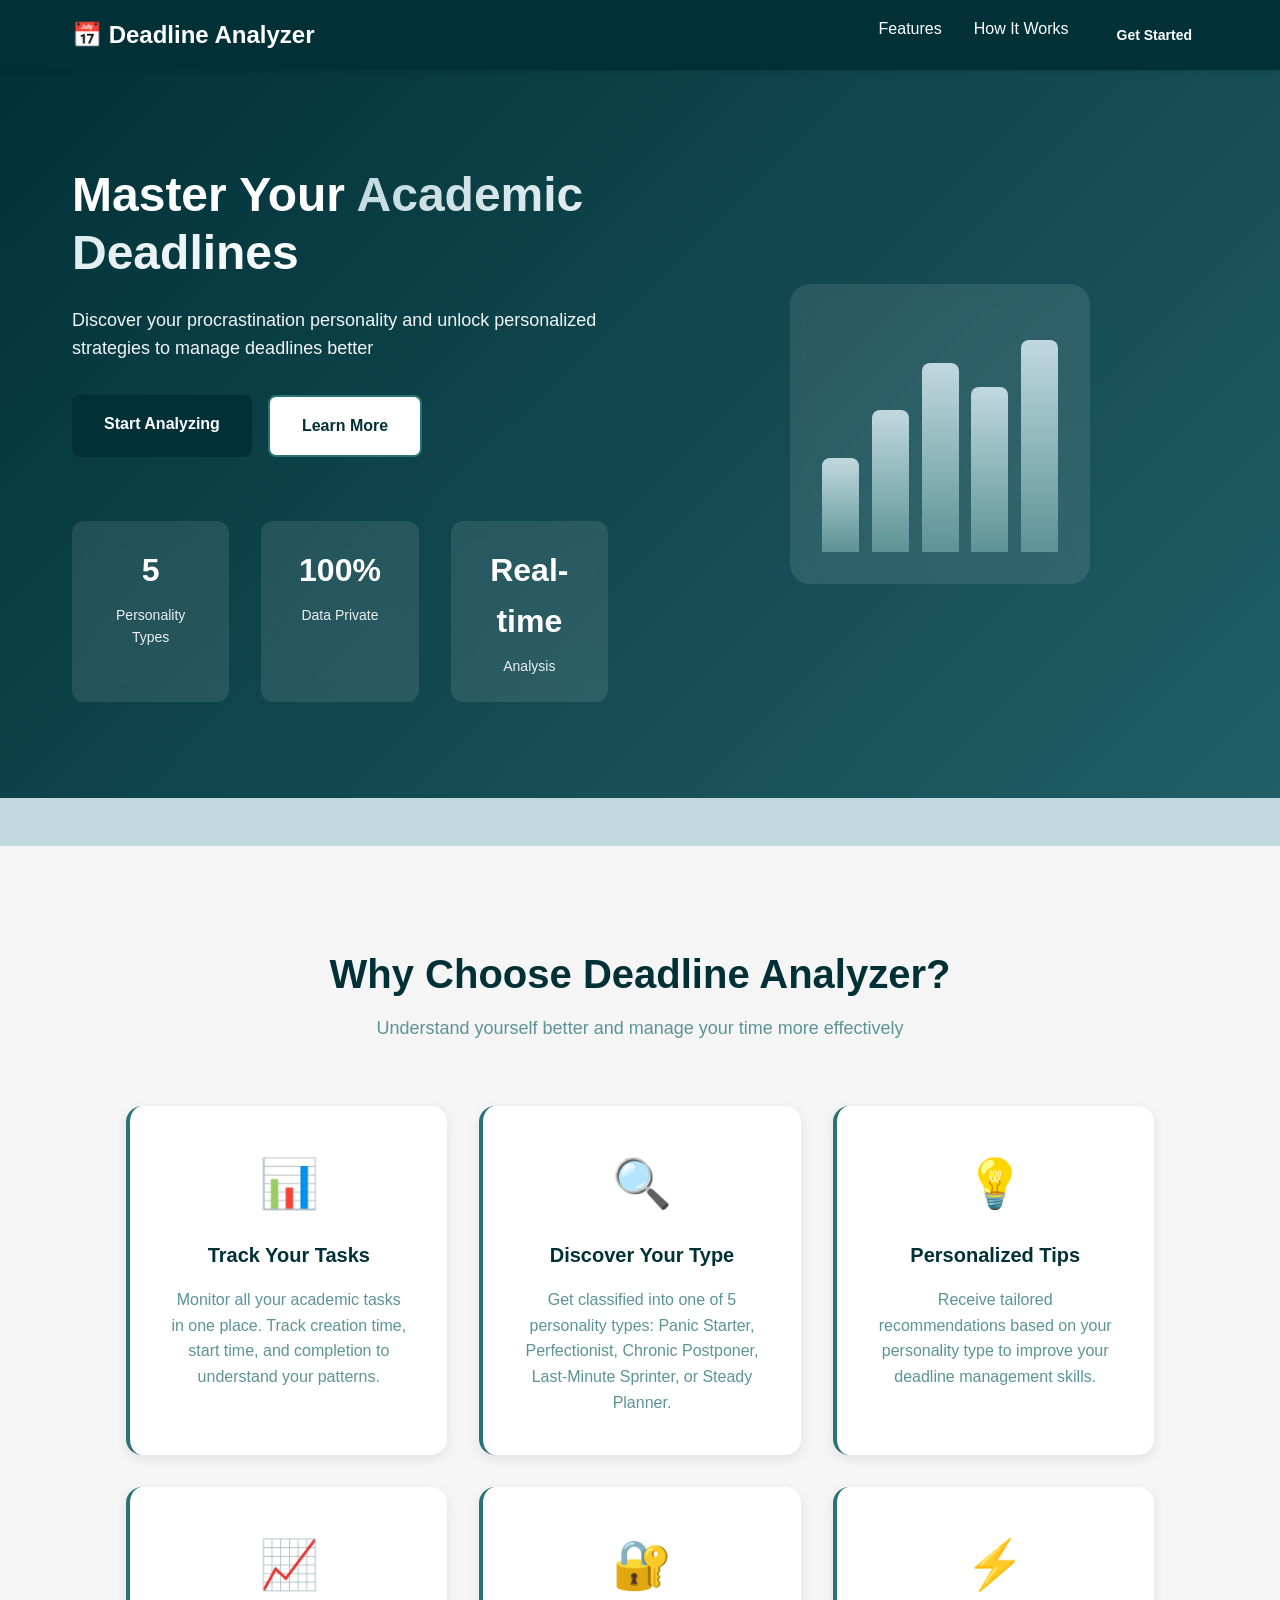
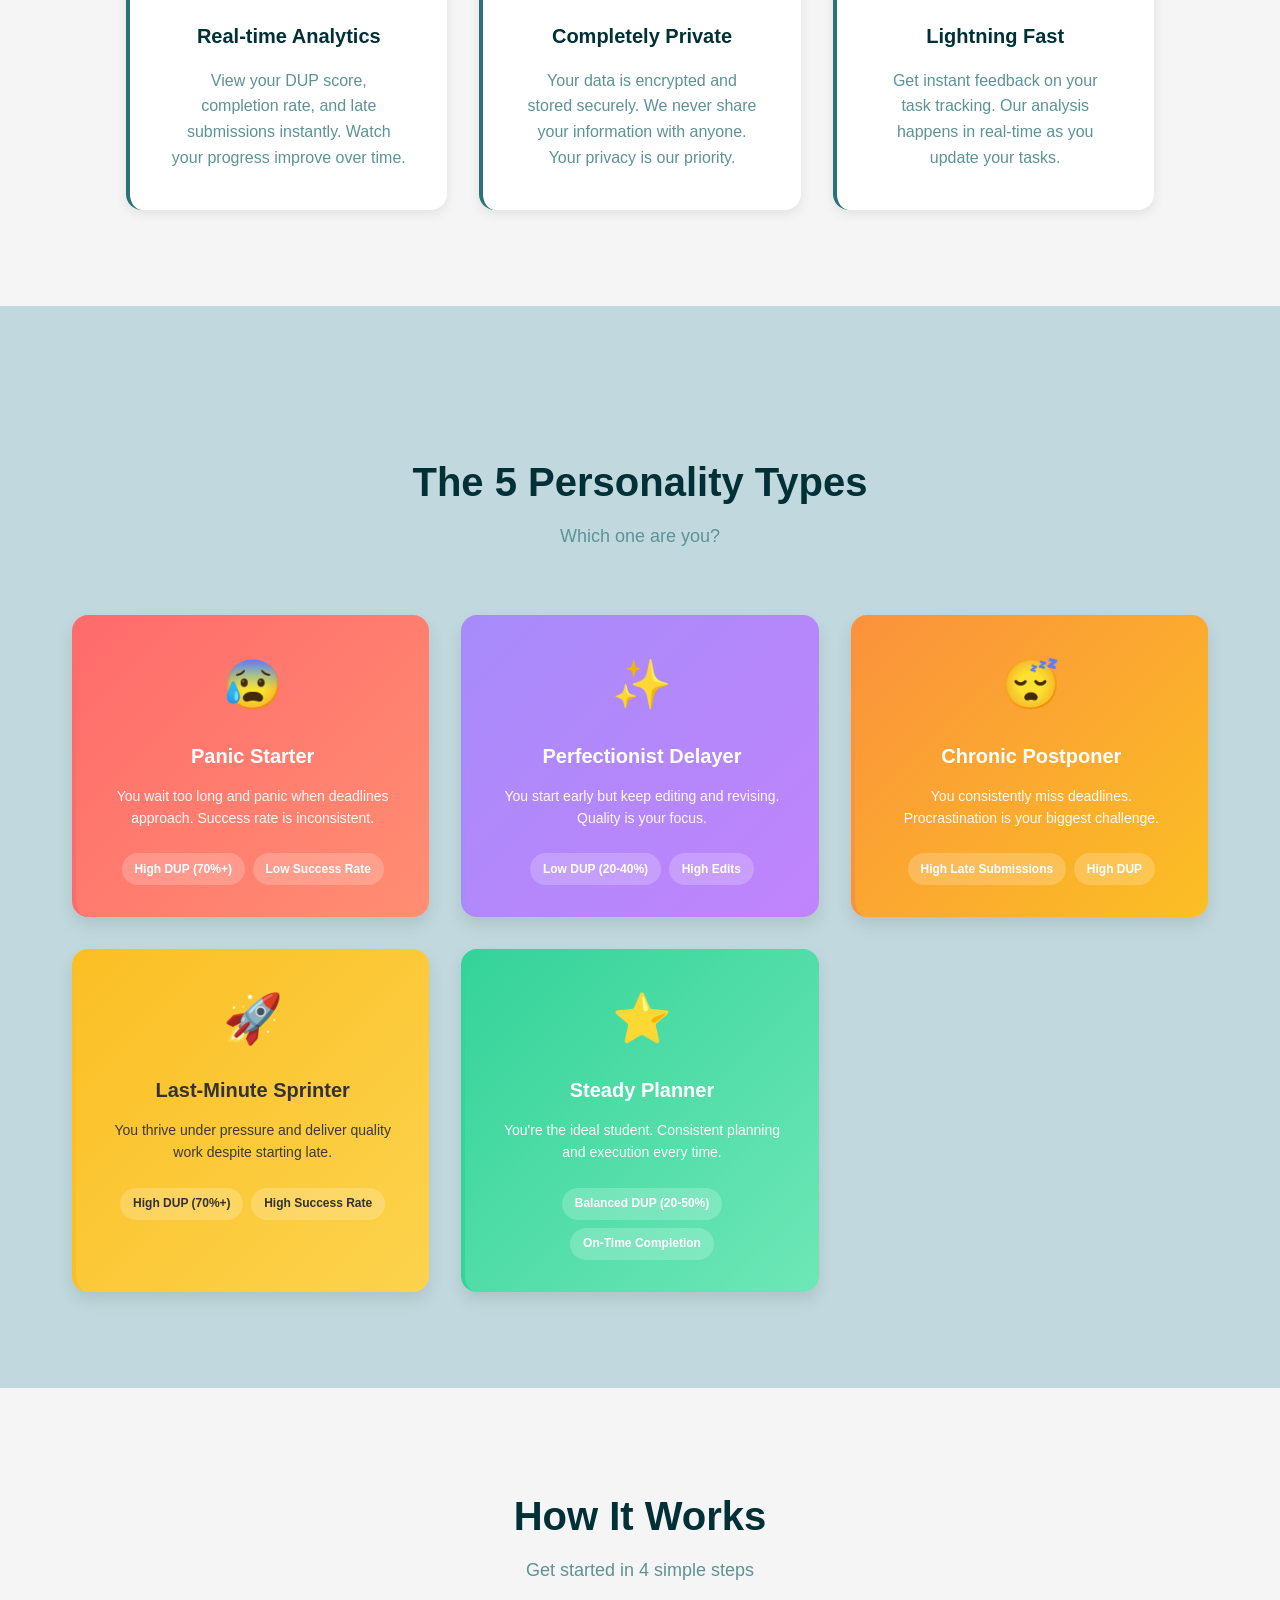
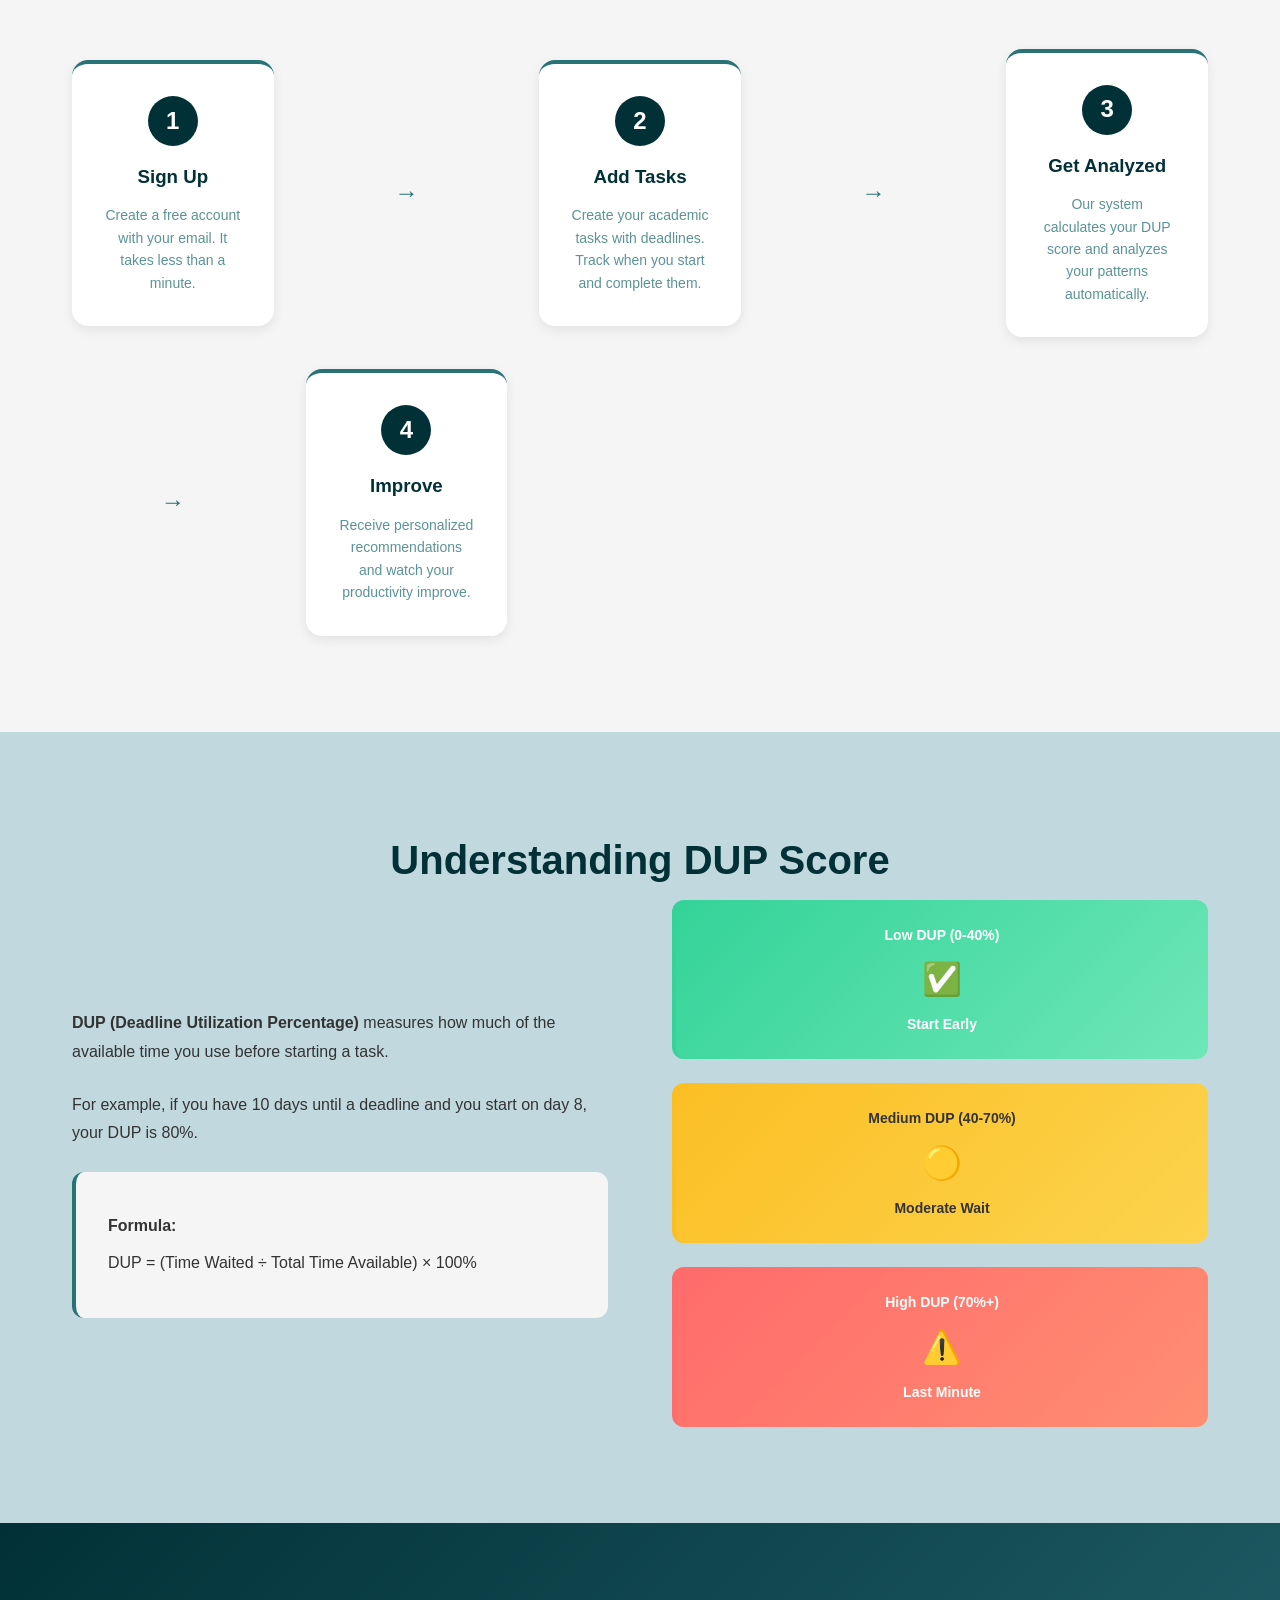
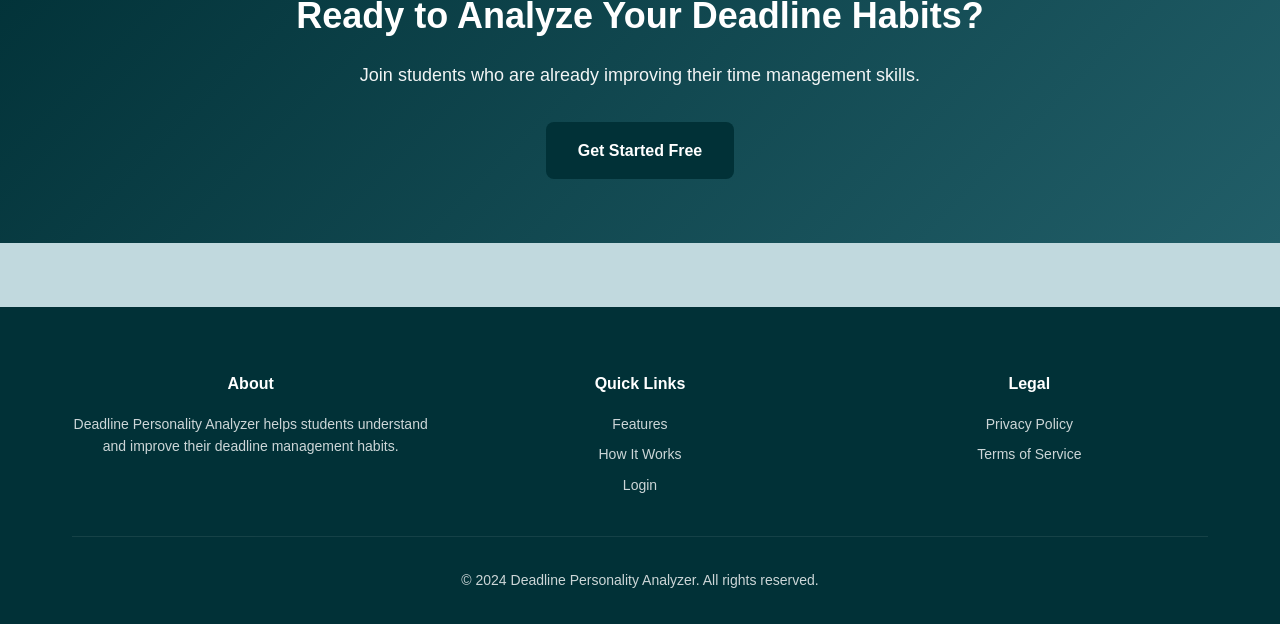
==== src/main/resources/static/index.html @ b52c3539 "added landing page and corrected file directory" ====
<!DOCTYPE html>
<html lang="en">
<head>
    <meta charset="UTF-8">
    <meta name="viewport" content="width=device-width, initial-scale=1.0">
    <title>Deadline Personality Analyzer - Master Your Deadlines</title>
    <link rel="stylesheet" href="css/colors.css">
    <link rel="stylesheet" href="css/style.css">
    <link rel="stylesheet" href="css/landing.css">
</head>
<body>
<!-- Navigation -->
<nav class="navbar">
    <div class="container">
        <div class="logo">
            <span class="logo-icon">📅</span>
            <span class="logo-text">Deadline Analyzer</span>
        </div>
        <ul class="nav-links">
            <li><a href="#features">Features</a></li>
            <li><a href="#how-it-works">How It Works</a></li>
            <li><a href="login.html" class="btn btn-primary-small">Get Started</a></li>
        </ul>
    </div>
</nav>

<!-- Hero Section -->
<section class="hero">
    <div class="container">
        <div class="hero-content">
            <h1 class="hero-title">
                Master Your <span class="gradient-text">Academic Deadlines</span>
            </h1>
            <p class="hero-subtitle">
                Discover your procrastination personality and unlock personalized strategies to manage deadlines better
            </p>
            <div class="hero-buttons">
                <a href="login.html" class="btn btn-primary btn-large">Start Analyzing</a>
                <a href="#how-it-works" class="btn btn-secondary btn-large">Learn More</a>
            </div>
            <div class="hero-stats">
                <div class="stat">
                    <div class="stat-number">5</div>
                    <div class="stat-label">Personality Types</div>
                </div>
                <div class="stat">
                    <div class="stat-number">100%</div>
                    <div class="stat-label">Data Private</div>
                </div>
                <div class="stat">
                    <div class="stat-number">Real-time</div>
                    <div class="stat-label">Analysis</div>
                </div>
            </div>
        </div>
        <div class="hero-image">
            <div class="illustration">
                <div class="chart">
                    <div class="bar bar-1"></div>
                    <div class="bar bar-2"></div>
                    <div class="bar bar-3"></div>
                    <div class="bar bar-4"></div>
                    <div class="bar bar-5"></div>
                </div>
            </div>
        </div>
    </div>
</section>

<!-- Features Section -->
<section id="features" class="features">
    <div class="container">
        <h2 class="section-title">Why Choose Deadline Analyzer?</h2>
        <p class="section-subtitle">Understand yourself better and manage your time more effectively</p>

        <div class="features-grid">
            <div class="feature-card">
                <div class="feature-icon">📊</div>
                <h3>Track Your Tasks</h3>
                <p>Monitor all your academic tasks in one place. Track creation time, start time, and completion to understand your patterns.</p>
            </div>

            <div class="feature-card">
                <div class="feature-icon">🔍</div>
                <h3>Discover Your Type</h3>
                <p>Get classified into one of 5 personality types: Panic Starter, Perfectionist, Chronic Postponer, Last-Minute Sprinter, or Steady Planner.</p>
            </div>

            <div class="feature-card">
                <div class="feature-icon">💡</div>
                <h3>Personalized Tips</h3>
                <p>Receive tailored recommendations based on your personality type to improve your deadline management skills.</p>
            </div>

            <div class="feature-card">
                <div class="feature-icon">📈</div>
                <h3>Real-time Analytics</h3>
                <p>View your DUP score, completion rate, and late submissions instantly. Watch your progress improve over time.</p>
            </div>

            <div class="feature-card">
                <div class="feature-icon">🔐</div>
                <h3>Completely Private</h3>
                <p>Your data is encrypted and stored securely. We never share your information with anyone. Your privacy is our priority.</p>
            </div>

            <div class="feature-card">
                <div class="feature-icon">⚡</div>
                <h3>Lightning Fast</h3>
                <p>Get instant feedback on your task tracking. Our analysis happens in real-time as you update your tasks.</p>
            </div>
        </div>
    </div>
</section>

<!-- Personality Types Section -->
<section id="personalities" class="personalities">
    <div class="container">
        <h2 class="section-title">The 5 Personality Types</h2>
        <p class="section-subtitle">Which one are you?</p>

        <div class="personalities-grid">
            <div class="personality-card panic-starter">
                <div class="personality-emoji">😰</div>
                <h3>Panic Starter</h3>
                <p>You wait too long and panic when deadlines approach. Success rate is inconsistent.</p>
                <div class="personality-traits">
                    <span class="trait">High DUP (70%+)</span>
                    <span class="trait">Low Success Rate</span>
                </div>
            </div>

            <div class="personality-card perfectionist">
                <div class="personality-emoji">✨</div>
                <h3>Perfectionist Delayer</h3>
                <p>You start early but keep editing and revising. Quality is your focus.</p>
                <div class="personality-traits">
                    <span class="trait">Low DUP (20-40%)</span>
                    <span class="trait">High Edits</span>
                </div>
            </div>

            <div class="personality-card chronic">
                <div class="personality-emoji">😴</div>
                <h3>Chronic Postponer</h3>
                <p>You consistently miss deadlines. Procrastination is your biggest challenge.</p>
                <div class="personality-traits">
                    <span class="trait">High Late Submissions</span>
                    <span class="trait">High DUP</span>
                </div>
            </div>

            <div class="personality-card last-minute">
                <div class="personality-emoji">🚀</div>
                <h3>Last-Minute Sprinter</h3>
                <p>You thrive under pressure and deliver quality work despite starting late.</p>
                <div class="personality-traits">
                    <span class="trait">High DUP (70%+)</span>
                    <span class="trait">High Success Rate</span>
                </div>
            </div>

            <div class="personality-card steady">
                <div class="personality-emoji">⭐</div>
                <h3>Steady Planner</h3>
                <p>You're the ideal student. Consistent planning and execution every time.</p>
                <div class="personality-traits">
                    <span class="trait">Balanced DUP (20-50%)</span>
                    <span class="trait">On-Time Completion</span>
                </div>
            </div>
        </div>
    </div>
</section>

<!-- How It Works Section -->
<section id="how-it-works" class="how-it-works">
    <div class="container">
        <h2 class="section-title">How It Works</h2>
        <p class="section-subtitle">Get started in 4 simple steps</p>

        <div class="steps">
            <div class="step">
                <div class="step-number">1</div>
                <h3>Sign Up</h3>
                <p>Create a free account with your email. It takes less than a minute.</p>
            </div>

            <div class="step-arrow">→</div>

            <div class="step">
                <div class="step-number">2</div>
                <h3>Add Tasks</h3>
                <p>Create your academic tasks with deadlines. Track when you start and complete them.</p>
            </div>

            <div class="step-arrow">→</div>

            <div class="step">
                <div class="step-number">3</div>
                <h3>Get Analyzed</h3>
                <p>Our system calculates your DUP score and analyzes your patterns automatically.</p>
            </div>

            <div class="step-arrow">→</div>

            <div class="step">
                <div class="step-number">4</div>
                <h3>Improve</h3>
                <p>Receive personalized recommendations and watch your productivity improve.</p>
            </div>
        </div>
    </div>
</section>

<!-- DUP Explanation Section -->
<section class="dup-section">
    <div class="container">
        <h2 class="section-title">Understanding DUP Score</h2>

        <div class="dup-content">
            <div class="dup-text">
                <p>
                    <strong>DUP (Deadline Utilization Percentage)</strong> measures how much of the available time
                    you use before starting a task.
                </p>
                <p>
                    For example, if you have 10 days until a deadline and you start on day 8,
                    your DUP is 80%.
                </p>
                <div class="dup-formula">
                    <p><strong>Formula:</strong></p>
                    <p>DUP = (Time Waited ÷ Total Time Available) × 100%</p>
                </div>
            </div>

            <div class="dup-visual">
                <div class="dup-scale">
                    <div class="scale-item low">
                        <span class="label">Low DUP (0-40%)</span>
                        <span class="emoji">✅</span>
                        <p>Start Early</p>
                    </div>
                    <div class="scale-item medium">
                        <span class="label">Medium DUP (40-70%)</span>
                        <span class="emoji">🟡</span>
                        <p>Moderate Wait</p>
                    </div>
                    <div class="scale-item high">
                        <span class="label">High DUP (70%+)</span>
                        <span class="emoji">⚠️</span>
                        <p>Last Minute</p>
                    </div>
                </div>
            </div>
        </div>
    </div>
</section>

<!-- CTA Section -->
<section class="cta">
    <div class="container">
        <h2>Ready to Analyze Your Deadline Habits?</h2>
        <p>Join students who are already improving their time management skills.</p>
        <a href="login.html" class="btn btn-primary btn-large">Get Started Free</a>
    </div>
</section>

<!-- Footer -->
<footer class="footer">
    <div class="container">
        <div class="footer-content">
            <div class="footer-section">
                <h4>About</h4>
                <p>Deadline Personality Analyzer helps students understand and improve their deadline management habits.</p>
            </div>
            <div class="footer-section">
                <h4>Quick Links</h4>
                <ul>
                    <li><a href="#features">Features</a></li>
                    <li><a href="#how-it-works">How It Works</a></li>
                    <li><a href="login.html">Login</a></li>
                </ul>
            </div>
            <div class="footer-section">
                <h4>Legal</h4>
                <ul>
                    <li><a href="#">Privacy Policy</a></li>
                    <li><a href="#">Terms of Service</a></li>
                </ul>
            </div>
        </div>
        <div class="footer-bottom">
            <p>&copy; 2024 Deadline Personality Analyzer. All rights reserved.</p>
        </div>
    </div>
</footer>

<script src="js/app.js"></script>
</body>
</html>
---- src/main/resources/static/css/colors.css ----
:root {
    --midnight-teal: #013137;
    --ocean-teal: #215E68;
    --dusty-turquoise: #297376;
    --soft-seafoam: #5C9396;
    --pale-ice-blue: #C1D9DE;
    --white: #FFFFFF;
    --dark-gray: #333333;
    --light-gray: #F5F5F5;
    --error-red: #E53935;
    --success-green: #43A047;
}
---- src/main/resources/static/css/style.css ----
* {
    margin: 0;
    padding: 0;
    box-sizing: border-box;
}

body {
    font-family: -apple-system, BlinkMacSystemFont, 'Segoe UI', 'Roboto', sans-serif;
    background-color: var(--pale-ice-blue);
    color: var(--dark-gray);
    line-height: 1.6;
}

/* Navbar */
.navbar {
    background-color: var(--midnight-teal);
    padding: 1rem 0;
    color: white;
    position: sticky;
    top: 0;
    z-index: 100;
    box-shadow: 0 2px 4px rgba(0, 0, 0, 0.1);
}

.navbar .container {
    max-width: 1200px;
    margin: 0 auto;
    padding: 0 2rem;
    display: flex;
    justify-content: space-between;
    align-items: center;
}

.navbar .logo {
    font-size: 24px;
    font-weight: bold;
}

.nav-links {
    list-style: none;
    display: flex;
    gap: 2rem;
}

.nav-links a {
    color: white;
    text-decoration: none;
    transition: color 0.3s;
}

.nav-links a:hover {
    color: var(--pale-ice-blue);
}

/* Container */
.container {
    max-width: 1200px;
    margin: 0 auto;
    padding: 0 2rem;
}

/* Main */
main {
    min-height: calc(100vh - 200px);
    padding: 2rem 0;
}

/* Landing Page */
.landing {
    text-align: center;
    padding: 4rem 2rem;
}

.landing h1 {
    font-size: 48px;
    color: var(--midnight-teal);
    margin-bottom: 1rem;
}

.landing .subtitle {
    font-size: 18px;
    color: var(--ocean-teal);
    margin-bottom: 2rem;
}

.features {
    display: grid;
    grid-template-columns: repeat(auto-fit, minmax(250px, 1fr));
    gap: 2rem;
    margin: 3rem 0;
}

.feature-card {
    background: white;
    border-left: 4px solid var(--dusty-turquoise);
    padding: 2rem;
    border-radius: 8px;
    box-shadow: 0 2px 8px rgba(0, 0, 0, 0.1);
    transition: transform 0.3s;
}

.feature-card:hover {
    transform: translateY(-4px);
}

.feature-card h3 {
    color: var(--midnight-teal);
    margin-bottom: 1rem;
}

/* Buttons */
.btn {
    display: inline-block;
    padding: 12px 24px;
    border: none;
    border-radius: 8px;
    font-size: 16px;
    font-weight: 600;
    cursor: pointer;
    transition: all 0.3s;
    text-decoration: none;
}

.btn-primary {
    background-color: var(--midnight-teal);
    color: white;
}

.btn-primary:hover {
    background-color: var(--ocean-teal);
    transform: translateY(-2px);
    box-shadow: 0 4px 12px rgba(1, 49, 55, 0.3);
}

.btn-secondary {
    background-color: white;
    color: var(--midnight-teal);
    border: 2px solid var(--dusty-turquoise);
}

.btn-secondary:hover {
    background-color: var(--pale-ice-blue);
}

/* Forms */
.form-group {
    margin-bottom: 1.5rem;
}

.form-group label {
    display: block;
    margin-bottom: 0.5rem;
    font-weight: 600;
    color: var(--midnight-teal);
}

.form-group input,
.form-group textarea {
    width: 100%;
    padding: 12px;
    border: 2px solid var(--dusty-turquoise);
    border-radius: 8px;
    font-size: 16px;
    font-family: inherit;
    transition: border-color 0.3s;
}

.form-group input:focus,
.form-group textarea:focus {
    outline: none;
    border-color: var(--ocean-teal);
    box-shadow: 0 0 0 3px rgba(33, 94, 104, 0.1);
}

/* Cards */
.card {
    background: white;
    border-left: 4px solid var(--dusty-turquoise);
    padding: 2rem;
    border-radius: 8px;
    box-shadow: 0 2px 8px rgba(0, 0, 0, 0.1);
    margin-bottom: 2rem;
}

/* Dashboard */
.dashboard-grid {
    display: grid;
    grid-template-columns: repeat(auto-fit, minmax(250px, 1fr));
    gap: 2rem;
    margin-bottom: 2rem;
}

.stat-card {
    background: white;
    border-left: 4px solid var(--dusty-turquoise);
    padding: 2rem;
    border-radius: 8px;
    box-shadow: 0 2px 8px rgba(0, 0, 0, 0.1);
}

.stat-card .label {
    color: var(--soft-seafoam);
    font-size: 14px;
    text-transform: uppercase;
    margin-bottom: 0.5rem;
}

.stat-card .value {
    font-size: 32px;
    font-weight: bold;
    color: var(--midnight-teal);
}

/* Personality Badge */
.personality-badge {
    display: inline-block;
    padding: 12px 24px;
    border-radius: 24px;
    font-weight: 600;
    margin: 0.5rem 0;
    font-size: 16px;
}

.personality-panic-starter {
    background-color: #FFE5E5;
    color: #C41C3B;
}

.personality-perfectionist {
    background-color: #F3E5FF;
    color: #6A1B9A;
}

.personality-chronic-postponer {
    background-color: #FFE8D6;
    color: #E65100;
}

.personality-last-minute {
    background-color: #FFF8E1;
    color: #F57F17;
}

.personality-steady-planner {
    background-color: #E8F5E9;
    color: #2E7D32;
}

/* Task List */
.task-list {
    display: flex;
    flex-direction: column;
    gap: 1.5rem;
}

.task-item {
    background: white;
    border-left: 4px solid var(--dusty-turquoise);
    padding: 1.5rem;
    border-radius: 8px;
    box-shadow: 0 2px 8px rgba(0, 0, 0, 0.1);
    transition: transform 0.3s;
}

.task-item:hover {
    transform: translateY(-2px);
}

.task-title {
    font-size: 18px;
    font-weight: 600;
    color: var(--midnight-teal);
    margin-bottom: 0.5rem;
}

.task-meta {
    display: flex;
    gap: 2rem;
    margin-top: 1rem;
    font-size: 14px;
    color: var(--soft-seafoam);
    flex-wrap: wrap;
}

.task-actions {
    display: flex;
    gap: 1rem;
    margin-top: 1rem;
}

/* Auth Page */
.auth-container {
    display: flex;
    justify-content: center;
    align-items: center;
    min-height: calc(100vh - 200px);
}

.auth-form {
    background: white;
    border-left: 4px solid var(--dusty-turquoise);
    padding: 2rem;
    border-radius: 8px;
    box-shadow: 0 2px 8px rgba(0, 0, 0, 0.1);
    width: 100%;
    max-width: 400px;
}

.auth-form h2 {
    color: var(--midnight-teal);
    margin-bottom: 2rem;
    text-align: center;
}

.toggle-text {
    text-align: center;
    margin-top: 1.5rem;
    color: var(--soft-seafoam);
}

.toggle-text a {
    color: var(--ocean-teal);
    text-decoration: none;
    font-weight: 600;
    cursor: pointer;
}

.toggle-text a:hover {
    text-decoration: underline;
}

/* Alerts */
.alert {
    padding: 1rem;
    margin-bottom: 1rem;
    border-radius: 8px;
    border-left: 4px solid;
}

.alert-error {
    background-color: #FFE5E5;
    color: #C41C3B;
    border-left-color: #C41C3B;
}

.alert-success {
    background-color: #E8F5E9;
    color: #2E7D32;
    border-left-color: #2E7D32;
}

.alert-info {
    background-color: #E3F2FD;
    color: #1976D2;
    border-left-color: #1976D2;
}

/* Modal */
.modal {
    position: fixed;
    z-index: 200;
    left: 0;
    top: 0;
    width: 100%;
    height: 100%;
    background-color: rgba(0, 0, 0, 0.4);
    display: flex;
    align-items: center;
    justify-content: center;
}

.modal-content {
    background-color: white;
    padding: 2rem;
    border-radius: 8px;
    width: 90%;
    max-width: 500px;
    position: relative;
}

.close {
    position: absolute;
    right: 20px;
    top: 20px;
    font-size: 28px;
    font-weight: bold;
    cursor: pointer;
    color: var(--soft-seafoam);
}

.close:hover {
    color: var(--midnight-teal);
}

/* Footer */
footer {
    background-color: var(--midnight-teal);
    color: white;
    text-align: center;
    padding: 2rem 0;
    margin-top: 4rem;
}

/* Responsive */
@media (max-width: 768px) {
    .landing h1 {
        font-size: 32px;
    }

    .nav-links {
        gap: 1rem;
    }

    .dashboard-grid,
    .features {
        grid-template-columns: 1fr;
    }

    .stat-card .value {
        font-size: 24px;
    }

    .task-meta {
        flex-direction: column;
        gap: 0.5rem;
    }
}
---- src/main/resources/static/css/landing.css ----
/* Hero Section */
.hero {
    background: linear-gradient(135deg, var(--midnight-teal) 0%, var(--ocean-teal) 100%);
    color: white;
    padding: 6rem 0;
    overflow: hidden;
}

.hero .container {
    display: grid;
    grid-template-columns: 1fr 1fr;
    gap: 4rem;
    align-items: center;
}

.hero-title {
    font-size: 48px;
    font-weight: 900;
    line-height: 1.2;
    margin-bottom: 1.5rem;
}

.gradient-text {
    background: linear-gradient(135deg, var(--pale-ice-blue) 0%, #ffffff 100%);
    -webkit-background-clip: text;
    -webkit-text-fill-color: transparent;
    background-clip: text;
}

.hero-subtitle {
    font-size: 18px;
    line-height: 1.6;
    margin-bottom: 2rem;
    opacity: 0.95;
}

.hero-buttons {
    display: flex;
    gap: 1rem;
    margin-bottom: 4rem;
    flex-wrap: wrap;
}

.btn-large {
    padding: 16px 32px;
    font-size: 16px;
    font-weight: 600;
}

.btn-primary-small {
    padding: 8px 16px;
    font-size: 14px;
    font-weight: 600;
}

.hero-stats {
    display: grid;
    grid-template-columns: repeat(3, 1fr);
    gap: 2rem;
}

.stat {
    background: rgba(255, 255, 255, 0.1);
    padding: 1.5rem;
    border-radius: 12px;
    backdrop-filter: blur(10px);
    text-align: center;
}

.stat-number {
    font-size: 32px;
    font-weight: bold;
    display: block;
    margin-bottom: 0.5rem;
}

.stat-label {
    font-size: 14px;
    opacity: 0.9;
}

/* Illustration */
.hero-image {
    display: flex;
    justify-content: center;
    align-items: center;
}

.illustration {
    width: 300px;
    height: 300px;
    background: rgba(255, 255, 255, 0.1);
    border-radius: 20px;
    padding: 2rem;
    backdrop-filter: blur(10px);
    display: flex;
    align-items: flex-end;
    justify-content: center;
    gap: 0.8rem;
}

.chart {
    display: flex;
    align-items: flex-end;
    gap: 0.8rem;
    height: 100%;
    width: 100%;
}

.bar {
    flex: 1;
    background: linear-gradient(180deg, var(--pale-ice-blue) 0%, var(--soft-seafoam) 100%);
    border-radius: 8px 8px 0 0;
    animation: grow 1.5s ease-out forwards;
}

.bar-1 { height: 40%; animation-delay: 0s; }
.bar-2 { height: 60%; animation-delay: 0.2s; }
.bar-3 { height: 80%; animation-delay: 0.4s; }
.bar-4 { height: 70%; animation-delay: 0.6s; }
.bar-5 { height: 90%; animation-delay: 0.8s; }

@keyframes grow {
    from {
        height: 0;
        opacity: 0;
    }
    to {
        opacity: 1;
    }
}

/* Features Section */
.features {
    padding: 6rem 0;
    background: var(--light-gray);
}

.section-title {
    font-size: 40px;
    font-weight: 900;
    color: var(--midnight-teal);
    text-align: center;
    margin-bottom: 0.5rem;
}

.section-subtitle {
    font-size: 18px;
    color: var(--soft-seafoam);
    text-align: center;
    margin-bottom: 4rem;
}

.features-grid {
    display: grid;
    grid-template-columns: repeat(auto-fit, minmax(300px, 1fr));
    gap: 2rem;
}

.feature-card {
    background: white;
    padding: 2.5rem;
    border-radius: 16px;
    border-left: 4px solid var(--dusty-turquoise);
    box-shadow: 0 4px 12px rgba(0, 0, 0, 0.08);
    transition: all 0.3s ease;
    text-align: center;
}

.feature-card:hover {
    transform: translateY(-8px);
    box-shadow: 0 12px 24px rgba(0, 0, 0, 0.12);
    border-left-color: var(--ocean-teal);
}

.feature-icon {
    font-size: 48px;
    margin-bottom: 1rem;
    display: block;
}

.feature-card h3 {
    color: var(--midnight-teal);
    margin-bottom: 1rem;
    font-size: 20px;
}

.feature-card p {
    color: var(--soft-seafoam);
    line-height: 1.6;
}

/* Personalities Section */
.personalities {
    padding: 6rem 0;
}

.personalities-grid {
    display: grid;
    grid-template-columns: repeat(auto-fit, minmax(280px, 1fr));
    gap: 2rem;
}

.personality-card {
    padding: 2rem;
    border-radius: 16px;
    color: white;
    text-align: center;
    border-left: 4px solid;
    box-shadow: 0 8px 16px rgba(0, 0, 0, 0.1);
    transition: transform 0.3s ease;
}

.personality-card:hover {
    transform: translateY(-6px);
}

.personality-emoji {
    font-size: 48px;
    margin-bottom: 1rem;
    display: block;
}

.personality-card h3 {
    font-size: 20px;
    margin-bottom: 0.8rem;
    font-weight: 700;
}

.personality-card p {
    font-size: 14px;
    margin-bottom: 1.5rem;
    opacity: 0.95;
}

.personality-traits {
    display: flex;
    flex-wrap: wrap;
    gap: 0.5rem;
    justify-content: center;
}

.trait {
    background: rgba(255, 255, 255, 0.2);
    padding: 0.4rem 0.8rem;
    border-radius: 20px;
    font-size: 12px;
    font-weight: 600;
}

/* Personality Color Schemes */
.panic-starter {
    background: linear-gradient(135deg, #FF6B6B 0%, #FF8E72 100%);
    border-left-color: #FF6B6B;
}

.perfectionist {
    background: linear-gradient(135deg, #A78BFA 0%, #C084FC 100%);
    border-left-color: #A78BFA;
}

.chronic {
    background: linear-gradient(135deg, #FB923C 0%, #FBBF24 100%);
    border-left-color: #FB923C;
}

.last-minute {
    background: linear-gradient(135deg, #FBBF24 0%, #FCD34D 100%);
    border-left-color: #FBBF24;
    color: #333;
}

.last-minute p,
.last-minute .trait {
    color: #333;
}

.steady {
    background: linear-gradient(135deg, #34D399 0%, #6EE7B7 100%);
    border-left-color: #34D399;
}

/* How It Works */
.how-it-works {
    padding: 6rem 0;
    background: var(--light-gray);
}

.steps {
    display: grid;
    grid-template-columns: repeat(auto-fit, minmax(200px, 1fr));
    gap: 2rem;
    align-items: center;
}

.step {
    background: white;
    padding: 2rem;
    border-radius: 16px;
    text-align: center;
    box-shadow: 0 4px 12px rgba(0, 0, 0, 0.08);
    border-top: 4px solid var(--dusty-turquoise);
}

.step-number {
    display: inline-flex;
    align-items: center;
    justify-content: center;
    width: 50px;
    height: 50px;
    background: var(--midnight-teal);
    color: white;
    border-radius: 50%;
    font-size: 24px;
    font-weight: bold;
    margin-bottom: 1rem;
}

.step h3 {
    color: var(--midnight-teal);
    margin-bottom: 0.8rem;
}

.step p {
    color: var(--soft-seafoam);
    font-size: 14px;
}

.step-arrow {
    display: flex;
    align-items: center;
    justify-content: center;
    font-size: 24px;
    color: var(--dusty-turquoise);
    font-weight: bold;
}

/* DUP Section */
.dup-section {
    padding: 6rem 0;
}

.dup-content {
    display: grid;
    grid-template-columns: 1fr 1fr;
    gap: 4rem;
    align-items: center;
}

.dup-text p {
    font-size: 16px;
    line-height: 1.8;
    color: var(--dark-gray);
    margin-bottom: 1.5rem;
}

.dup-formula {
    background: var(--light-gray);
    padding: 2rem;
    border-radius: 12px;
    border-left: 4px solid var(--dusty-turquoise);
    margin-top: 1.5rem;
}

.dup-formula p {
    margin: 0.5rem 0;
}

.dup-visual {
    display: flex;
    justify-content: center;
}

.dup-scale {
    display: grid;
    grid-template-columns: 1fr;
    gap: 1.5rem;
    width: 100%;
}

.scale-item {
    padding: 1.5rem;
    border-radius: 12px;
    text-align: center;
    color: white;
    border-left: 4px solid;
}

.scale-item.low {
    background: linear-gradient(135deg, #34D399 0%, #6EE7B7 100%);
    border-left-color: #34D399;
}

.scale-item.medium {
    background: linear-gradient(135deg, #FBBF24 0%, #FCD34D 100%);
    border-left-color: #FBBF24;
    color: #333;
}

.scale-item.high {
    background: linear-gradient(135deg, #FF6B6B 0%, #FF8E72 100%);
    border-left-color: #FF6B6B;
}

.scale-item .label {
    display: block;
    font-size: 14px;
    font-weight: 600;
    margin-bottom: 0.5rem;
}

.scale-item .emoji {
    display: block;
    font-size: 32px;
    margin: 0.5rem 0;
}

.scale-item p {
    margin: 0;
    font-size: 14px;
    font-weight: 600;
}

/* CTA Section */
.cta {
    background: linear-gradient(135deg, var(--midnight-teal) 0%, var(--ocean-teal) 100%);
    color: white;
    padding: 4rem 0;
    text-align: center;
}

.cta h2 {
    font-size: 36px;
    font-weight: 900;
    margin-bottom: 1rem;
}

.cta p {
    font-size: 18px;
    margin-bottom: 2rem;
    opacity: 0.95;
}

/* Footer */
.footer {
    background: var(--midnight-teal);
    color: white;
    padding: 4rem 0 2rem;
}

.footer-content {
    display: grid;
    grid-template-columns: repeat(auto-fit, minmax(200px, 1fr));
    gap: 2rem;
    margin-bottom: 2rem;
}

.footer-section h4 {
    margin-bottom: 1rem;
    font-size: 16px;
}

.footer-section p {
    font-size: 14px;
    opacity: 0.8;
    line-height: 1.6;
}

.footer-section ul {
    list-style: none;
}

.footer-section a {
    color: white;
    text-decoration: none;
    font-size: 14px;
    opacity: 0.8;
    transition: opacity 0.3s;
    display: block;
    margin-bottom: 0.5rem;
}

.footer-section a:hover {
    opacity: 1;
}

.footer-bottom {
    text-align: center;
    padding-top: 2rem;
    border-top: 1px solid rgba(255, 255, 255, 0.1);
    font-size: 14px;
    opacity: 0.8;
}

/* Responsive Design */
@media (max-width: 768px) {
    .hero .container {
        grid-template-columns: 1fr;
    }

    .hero-title {
        font-size: 32px;
    }

    .hero-buttons {
        flex-direction: column;
    }

    .hero-stats {
        grid-template-columns: 1fr;
    }

    .dup-content {
        grid-template-columns: 1fr;
    }

    .steps {
        grid-template-columns: 1fr;
    }

    .step-arrow {
        display: none;
    }

    .section-title {
        font-size: 28px;
    }

    .cta h2 {
        font-size: 24px;
    }
}
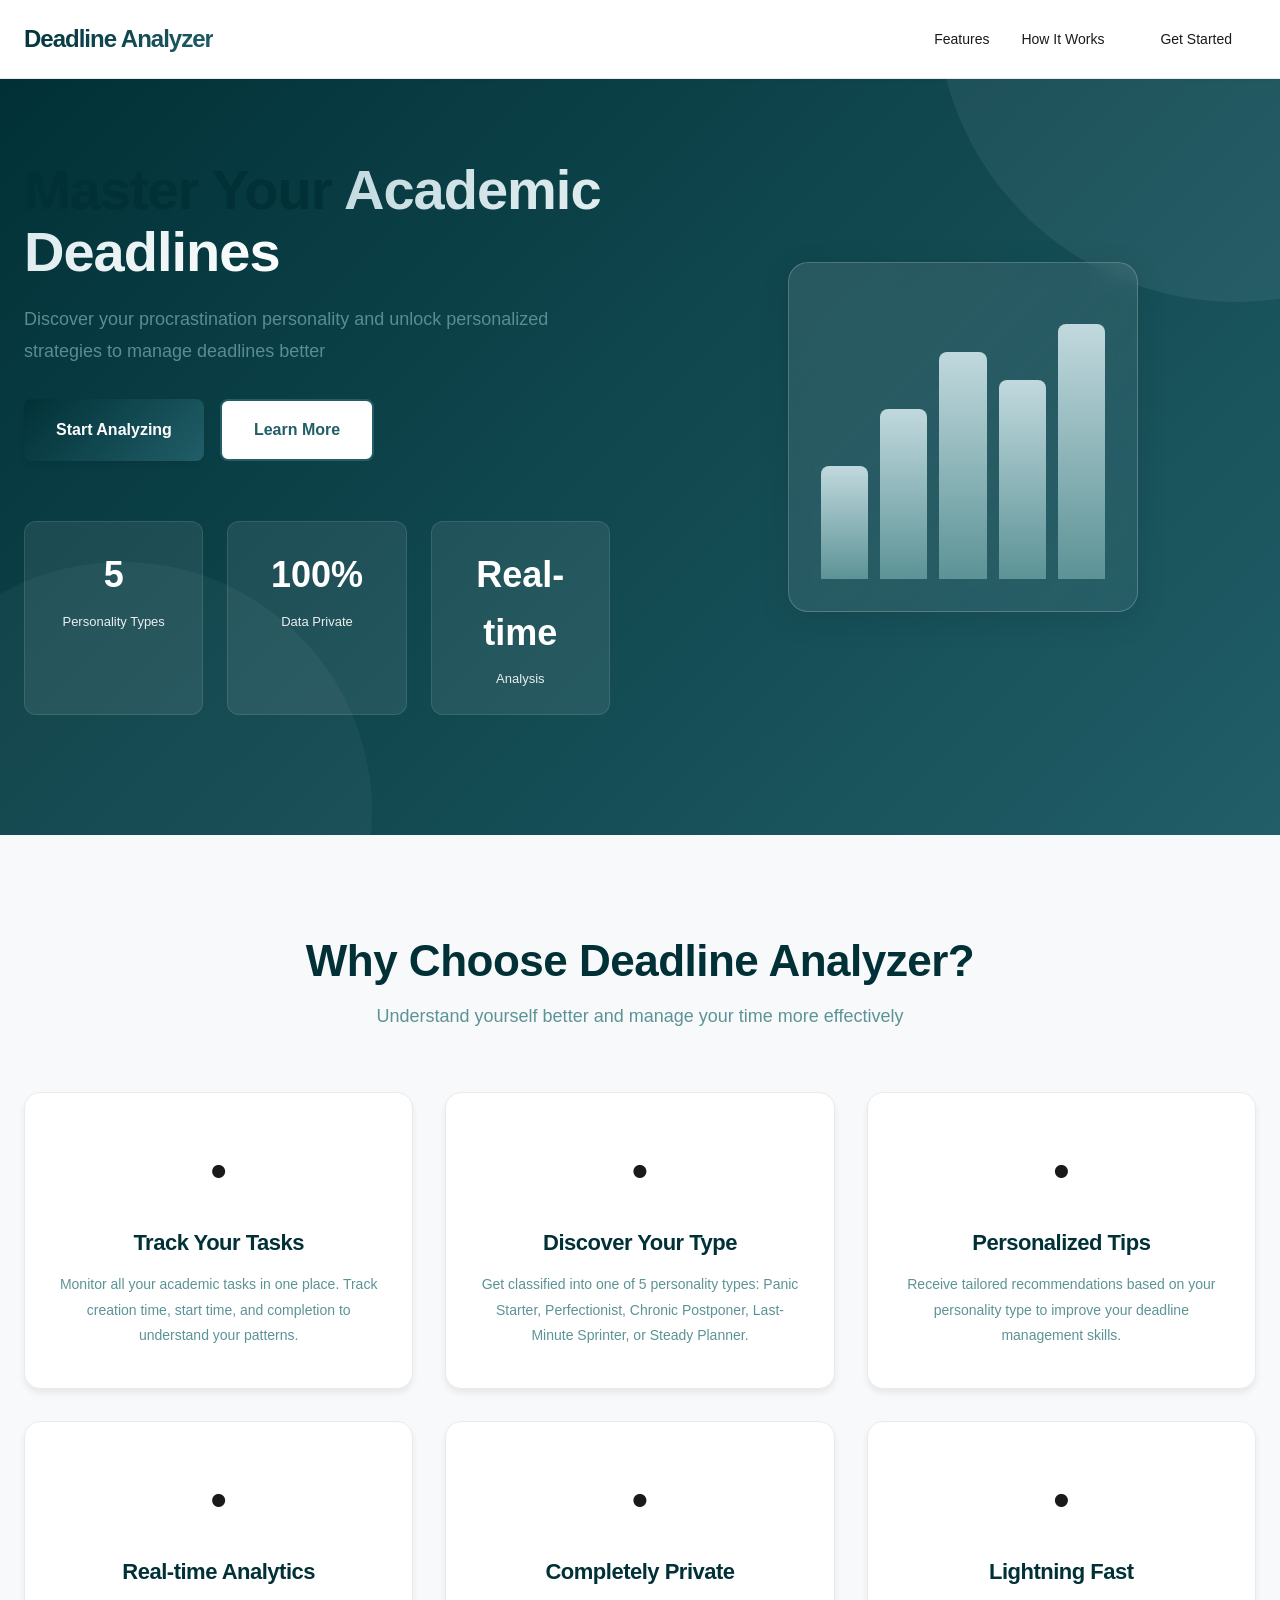
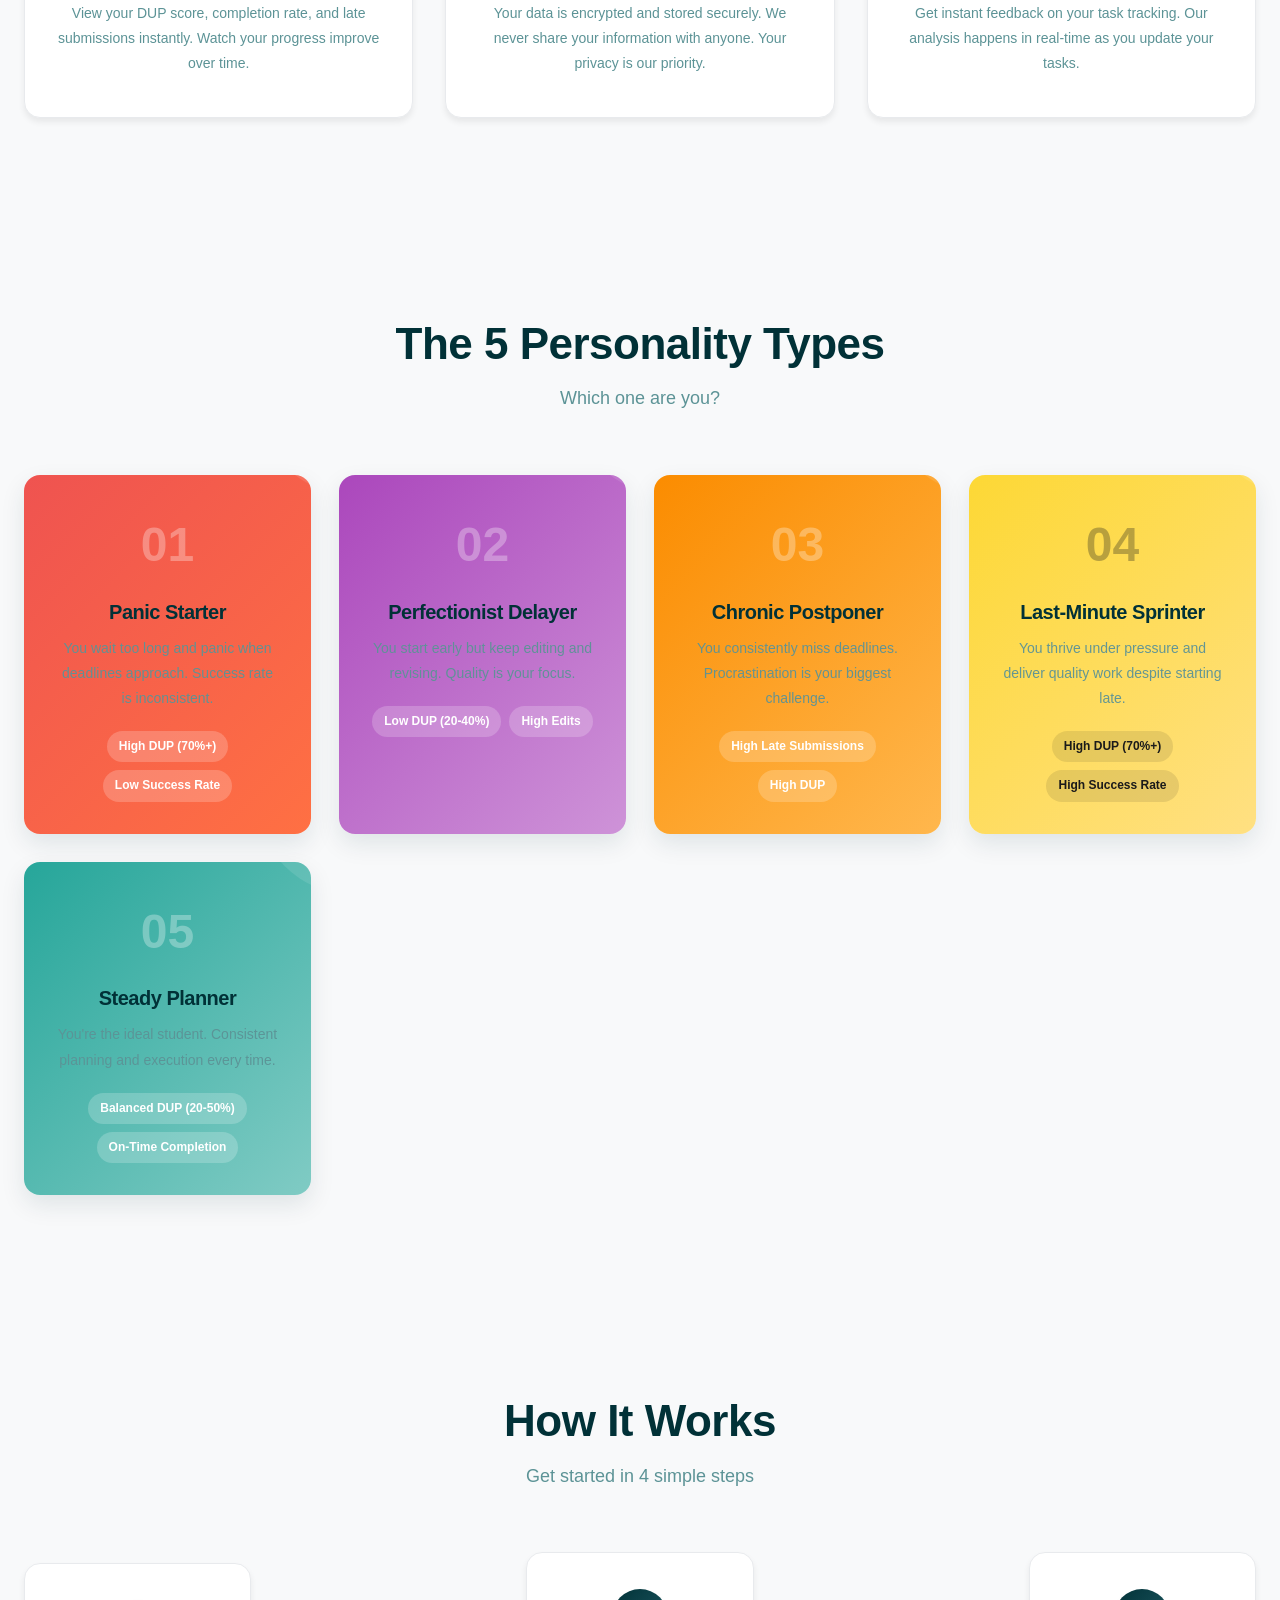
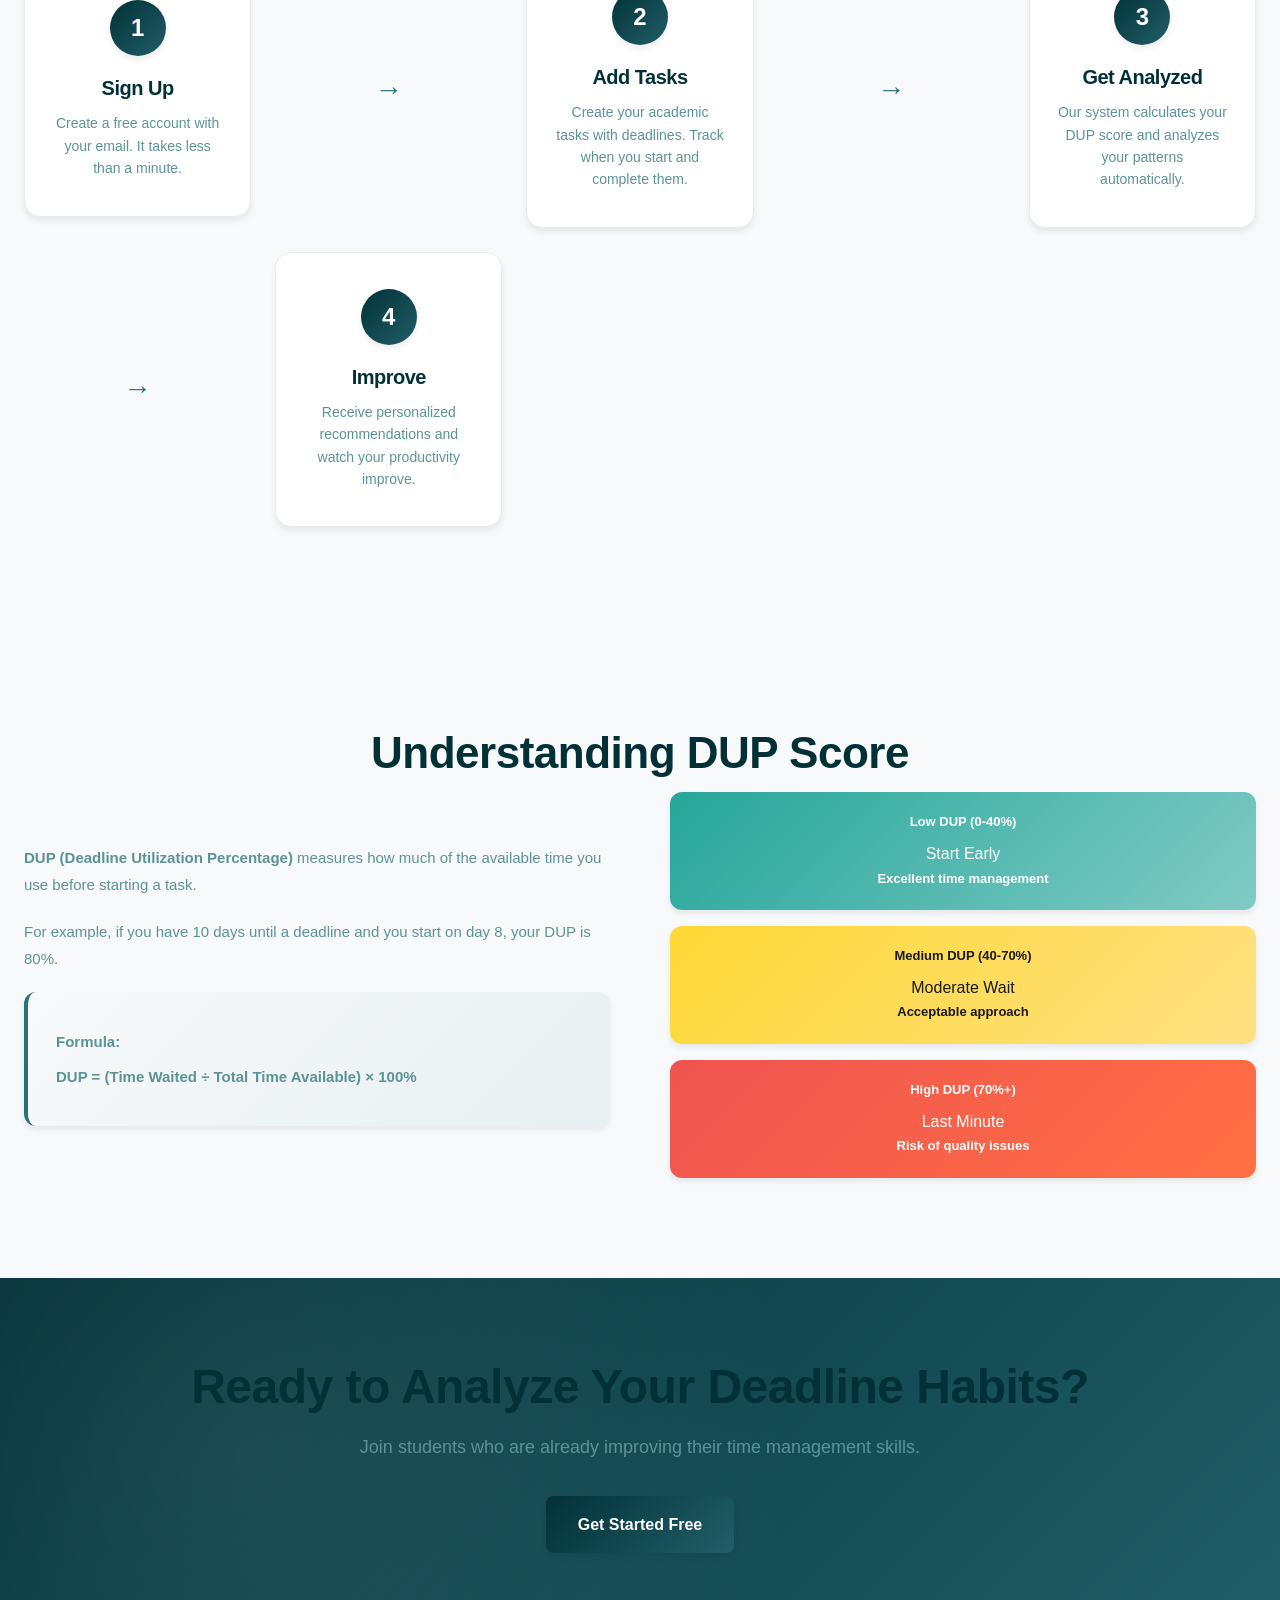
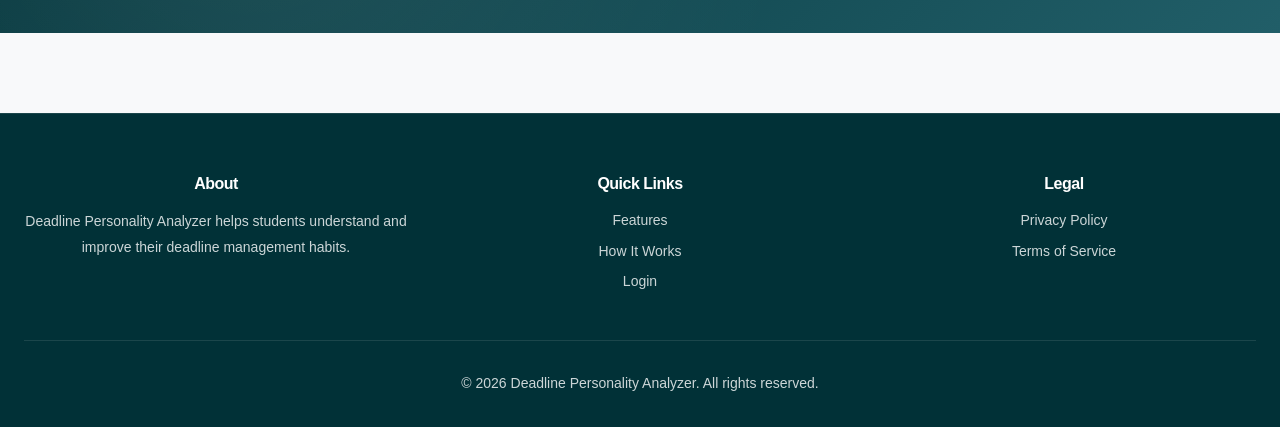
==== commit 73d459dc: "worked on the auth pages" ====
--- a/src/main/resources/static/index.html
+++ b/src/main/resources/static/index.html
@@ -4,16 +4,15 @@
     <meta charset="UTF-8">
     <meta name="viewport" content="width=device-width, initial-scale=1.0">
     <title>Deadline Personality Analyzer - Master Your Deadlines</title>
-    <link rel="stylesheet" href="css/colors.css">
-    <link rel="stylesheet" href="css/style.css">
-    <link rel="stylesheet" href="css/landing.css">
+    <link rel="stylesheet" href="css/colors.css?v=2">
+    <link rel="stylesheet" href="css/style.css?v=2">
+    <link rel="stylesheet" href="css/landing.css?v=2">
 </head>
 <body>
 <!-- Navigation -->
 <nav class="navbar">
     <div class="container">
         <div class="logo">
-            <span class="logo-icon">📅</span>
             <span class="logo-text">Deadline Analyzer</span>
         </div>
         <ul class="nav-links">
@@ -75,37 +74,37 @@
 
         <div class="features-grid">
             <div class="feature-card">
-                <div class="feature-icon">📊</div>
+                <div class="feature-icon">•</div>
                 <h3>Track Your Tasks</h3>
                 <p>Monitor all your academic tasks in one place. Track creation time, start time, and completion to understand your patterns.</p>
             </div>
 
             <div class="feature-card">
-                <div class="feature-icon">🔍</div>
+                <div class="feature-icon">•</div>
                 <h3>Discover Your Type</h3>
                 <p>Get classified into one of 5 personality types: Panic Starter, Perfectionist, Chronic Postponer, Last-Minute Sprinter, or Steady Planner.</p>
             </div>
 
             <div class="feature-card">
-                <div class="feature-icon">💡</div>
+                <div class="feature-icon">•</div>
                 <h3>Personalized Tips</h3>
                 <p>Receive tailored recommendations based on your personality type to improve your deadline management skills.</p>
             </div>
 
             <div class="feature-card">
-                <div class="feature-icon">📈</div>
+                <div class="feature-icon">•</div>
                 <h3>Real-time Analytics</h3>
                 <p>View your DUP score, completion rate, and late submissions instantly. Watch your progress improve over time.</p>
             </div>
 
             <div class="feature-card">
-                <div class="feature-icon">🔐</div>
+                <div class="feature-icon">•</div>
                 <h3>Completely Private</h3>
                 <p>Your data is encrypted and stored securely. We never share your information with anyone. Your privacy is our priority.</p>
             </div>
 
             <div class="feature-card">
-                <div class="feature-icon">⚡</div>
+                <div class="feature-icon">•</div>
                 <h3>Lightning Fast</h3>
                 <p>Get instant feedback on your task tracking. Our analysis happens in real-time as you update your tasks.</p>
             </div>
@@ -121,7 +120,7 @@
 
         <div class="personalities-grid">
             <div class="personality-card panic-starter">
-                <div class="personality-emoji">😰</div>
+                <div class="personality-label">01</div>
                 <h3>Panic Starter</h3>
                 <p>You wait too long and panic when deadlines approach. Success rate is inconsistent.</p>
                 <div class="personality-traits">
@@ -131,7 +130,7 @@
             </div>
 
             <div class="personality-card perfectionist">
-                <div class="personality-emoji">✨</div>
+                <div class="personality-label">02</div>
                 <h3>Perfectionist Delayer</h3>
                 <p>You start early but keep editing and revising. Quality is your focus.</p>
                 <div class="personality-traits">
@@ -141,7 +140,7 @@
             </div>
 
             <div class="personality-card chronic">
-                <div class="personality-emoji">😴</div>
+                <div class="personality-label">03</div>
                 <h3>Chronic Postponer</h3>
                 <p>You consistently miss deadlines. Procrastination is your biggest challenge.</p>
                 <div class="personality-traits">
@@ -151,7 +150,7 @@
             </div>
 
             <div class="personality-card last-minute">
-                <div class="personality-emoji">🚀</div>
+                <div class="personality-label">04</div>
                 <h3>Last-Minute Sprinter</h3>
                 <p>You thrive under pressure and deliver quality work despite starting late.</p>
                 <div class="personality-traits">
@@ -161,7 +160,7 @@
             </div>
 
             <div class="personality-card steady">
-                <div class="personality-emoji">⭐</div>
+                <div class="personality-label">05</div>
                 <h3>Steady Planner</h3>
                 <p>You're the ideal student. Consistent planning and execution every time.</p>
                 <div class="personality-traits">
@@ -238,18 +237,18 @@
                 <div class="dup-scale">
                     <div class="scale-item low">
                         <span class="label">Low DUP (0-40%)</span>
-                        <span class="emoji">✅</span>
-                        <p>Start Early</p>
+                        <span class="scale-value">Start Early</span>
+                        <p>Excellent time management</p>
                     </div>
                     <div class="scale-item medium">
                         <span class="label">Medium DUP (40-70%)</span>
-                        <span class="emoji">🟡</span>
-                        <p>Moderate Wait</p>
+                        <span class="scale-value">Moderate Wait</span>
+                        <p>Acceptable approach</p>
                     </div>
                     <div class="scale-item high">
                         <span class="label">High DUP (70%+)</span>
-                        <span class="emoji">⚠️</span>
-                        <p>Last Minute</p>
+                        <span class="scale-value">Last Minute</span>
+                        <p>Risk of quality issues</p>
                     </div>
                 </div>
             </div>
@@ -291,7 +290,7 @@
             </div>
         </div>
         <div class="footer-bottom">
-            <p>&copy; 2024 Deadline Personality Analyzer. All rights reserved.</p>
+            <p>&copy; 2026 Deadline Personality Analyzer. All rights reserved.</p>
         </div>
     </div>
 </footer>
--- a/src/main/resources/static/css/colors.css
+++ b/src/main/resources/static/css/colors.css
@@ -1,12 +1,31 @@
 :root {
+    /* Primary Colors - Your Palette */
     --midnight-teal: #013137;
     --ocean-teal: #215E68;
     --dusty-turquoise: #297376;
     --soft-seafoam: #5C9396;
     --pale-ice-blue: #C1D9DE;
+
+    /* Neutral Colors */
     --white: #FFFFFF;
-    --dark-gray: #333333;
-    --light-gray: #F5F5F5;
-    --error-red: #E53935;
-    --success-green: #43A047;
+    --dark-gray: #1A1A1A;
+    --light-gray: #F8F9FA;
+    --border-gray: #E8EAED;
+
+    /* Accent Colors */
+    --success-green: #10B981;
+    --warning-amber: #F59E0B;
+    --error-red: #EF4444;
+    --info-blue: #3B82F6;
+
+    /* Shadows */
+    --shadow-sm: 0 1px 2px rgba(0, 0, 0, 0.05);
+    --shadow-md: 0 4px 6px rgba(0, 0, 0, 0.07);
+    --shadow-lg: 0 10px 25px rgba(1, 49, 55, 0.1);
+    --shadow-xl: 0 20px 40px rgba(1, 49, 55, 0.15);
+
+    /* Transitions */
+    --transition-fast: 150ms cubic-bezier(0.4, 0, 0.2, 1);
+    --transition-base: 250ms cubic-bezier(0.4, 0, 0.2, 1);
+    --transition-slow: 350ms cubic-bezier(0.4, 0, 0.2, 1);
 }
--- a/src/main/resources/static/css/style.css
+++ b/src/main/resources/static/css/style.css
@@ -1,427 +1,424 @@
+/* ============================================
+   GLOBAL STYLES
+   ============================================ */
+
 * {
     margin: 0;
     padding: 0;
     box-sizing: border-box;
 }
 
+html {
+    scroll-behavior: smooth;
+}
+
 body {
-    font-family: -apple-system, BlinkMacSystemFont, 'Segoe UI', 'Roboto', sans-serif;
-    background-color: var(--pale-ice-blue);
+    font-family: 'Segoe UI', -apple-system, BlinkMacSystemFont, 'Roboto', 'Helvetica Neue', sans-serif;
+    background-color: var(--light-gray);
     color: var(--dark-gray);
     line-height: 1.6;
-}
-
-/* Navbar */
+    overflow-x: hidden;
+}
+
+/* ============================================
+   TYPOGRAPHY
+   ============================================ */
+
+h1, h2, h3, h4, h5, h6 {
+    font-weight: 700;
+    line-height: 1.2;
+    letter-spacing: -0.5px;
+}
+
+h1 {
+    font-size: 48px;
+    color: var(--midnight-teal);
+}
+
+h2 {
+    font-size: 36px;
+    color: var(--midnight-teal);
+}
+
+h3 {
+    font-size: 24px;
+    color: var(--midnight-teal);
+}
+
+h4 {
+    font-size: 20px;
+    color: var(--midnight-teal);
+}
+
+p {
+    color: var(--soft-seafoam);
+    font-size: 15px;
+    line-height: 1.8;
+}
+
+a {
+    color: var(--ocean-teal);
+    text-decoration: none;
+    transition: color var(--transition-fast);
+}
+
+a:hover {
+    color: var(--dusty-turquoise);
+}
+
+/* ============================================
+   CONTAINER & LAYOUT
+   ============================================ */
+
+.container {
+    max-width: 1280px;
+    margin: 0 auto;
+    padding: 0 24px;
+}
+
+main {
+    min-height: calc(100vh - 80px - 120px);
+}
+
+/* ============================================
+   NAVBAR
+   ============================================ */
+
 .navbar {
-    background-color: var(--midnight-teal);
-    padding: 1rem 0;
-    color: white;
+    background: var(--white);
+    border-bottom: 1px solid var(--border-gray);
+    padding: 16px 0;
     position: sticky;
     top: 0;
-    z-index: 100;
-    box-shadow: 0 2px 4px rgba(0, 0, 0, 0.1);
+    z-index: 1000;
+    box-shadow: var(--shadow-sm);
+    transition: all var(--transition-base);
 }
 
 .navbar .container {
-    max-width: 1200px;
-    margin: 0 auto;
-    padding: 0 2rem;
     display: flex;
     justify-content: space-between;
     align-items: center;
 }
 
-.navbar .logo {
+.logo {
+    display: flex;
+    align-items: center;
+    gap: 12px;
     font-size: 24px;
-    font-weight: bold;
+    font-weight: 800;
+    background: linear-gradient(135deg, var(--midnight-teal) 0%, var(--ocean-teal) 100%);
+    -webkit-background-clip: text;
+    -webkit-text-fill-color: transparent;
+    background-clip: text;
+    letter-spacing: -1px;
+    transition: transform var(--transition-fast);
+}
+
+.logo:hover {
+    transform: scale(1.02);
+}
+
+.logo-icon {
+    font-size: 28px;
+    display: inline-flex;
+    align-items: center;
+    justify-content: center;
 }
 
 .nav-links {
     list-style: none;
     display: flex;
-    gap: 2rem;
+    gap: 32px;
+    align-items: center;
 }
 
 .nav-links a {
-    color: white;
-    text-decoration: none;
-    transition: color 0.3s;
+    color: var(--dark-gray);
+    font-weight: 500;
+    font-size: 14px;
+    position: relative;
+    transition: color var(--transition-fast);
+}
+
+.nav-links a::after {
+    content: '';
+    position: absolute;
+    bottom: -6px;
+    left: 0;
+    width: 0;
+    height: 2px;
+    background: linear-gradient(90deg, var(--midnight-teal), var(--ocean-teal));
+    transition: width var(--transition-fast);
 }
 
 .nav-links a:hover {
-    color: var(--pale-ice-blue);
-}
-
-/* Container */
-.container {
-    max-width: 1200px;
-    margin: 0 auto;
-    padding: 0 2rem;
-}
-
-/* Main */
-main {
-    min-height: calc(100vh - 200px);
-    padding: 2rem 0;
-}
-
-/* Landing Page */
-.landing {
-    text-align: center;
-    padding: 4rem 2rem;
-}
-
-.landing h1 {
-    font-size: 48px;
-    color: var(--midnight-teal);
-    margin-bottom: 1rem;
-}
-
-.landing .subtitle {
-    font-size: 18px;
-    color: var(--ocean-teal);
-    margin-bottom: 2rem;
-}
-
-.features {
-    display: grid;
-    grid-template-columns: repeat(auto-fit, minmax(250px, 1fr));
-    gap: 2rem;
-    margin: 3rem 0;
-}
-
-.feature-card {
-    background: white;
-    border-left: 4px solid var(--dusty-turquoise);
-    padding: 2rem;
-    border-radius: 8px;
-    box-shadow: 0 2px 8px rgba(0, 0, 0, 0.1);
-    transition: transform 0.3s;
-}
-
-.feature-card:hover {
-    transform: translateY(-4px);
-}
-
-.feature-card h3 {
-    color: var(--midnight-teal);
-    margin-bottom: 1rem;
-}
-
-/* Buttons */
+    color: var(--midnight-teal);
+}
+
+.nav-links a:hover::after {
+    width: 100%;
+}
+
+/* ============================================
+   BUTTONS
+   ============================================ */
+
 .btn {
-    display: inline-block;
+    display: inline-flex;
+    align-items: center;
+    justify-content: center;
     padding: 12px 24px;
     border: none;
     border-radius: 8px;
-    font-size: 16px;
+    font-size: 14px;
     font-weight: 600;
     cursor: pointer;
-    transition: all 0.3s;
+    transition: all var(--transition-fast);
     text-decoration: none;
+    gap: 8px;
+    position: relative;
+    overflow: hidden;
+}
+
+.btn::before {
+    content: '';
+    position: absolute;
+    top: 0;
+    left: -100%;
+    width: 100%;
+    height: 100%;
+    background: rgba(255, 255, 255, 0.2);
+    transition: left var(--transition-fast);
+    z-index: -1;
+}
+
+.btn:hover::before {
+    left: 100%;
 }
 
 .btn-primary {
-    background-color: var(--midnight-teal);
-    color: white;
+    background: linear-gradient(135deg, var(--midnight-teal) 0%, var(--ocean-teal) 100%);
+    color: var(--white);
+    box-shadow: var(--shadow-md);
 }
 
 .btn-primary:hover {
-    background-color: var(--ocean-teal);
     transform: translateY(-2px);
-    box-shadow: 0 4px 12px rgba(1, 49, 55, 0.3);
+    box-shadow: var(--shadow-lg);
+}
+
+.btn-primary:active {
+    transform: translateY(0);
 }
 
 .btn-secondary {
-    background-color: white;
-    color: var(--midnight-teal);
-    border: 2px solid var(--dusty-turquoise);
+    background: var(--white);
+    color: var(--ocean-teal);
+    border: 2px solid var(--ocean-teal);
 }
 
 .btn-secondary:hover {
-    background-color: var(--pale-ice-blue);
-}
-
-/* Forms */
+    background: var(--pale-ice-blue);
+    transform: translateY(-2px);
+}
+
+.btn-large {
+    padding: 16px 32px;
+    font-size: 16px;
+}
+
+.btn-small {
+    padding: 8px 16px;
+    font-size: 13px;
+}
+
+.btn-block {
+    width: 100%;
+}
+
+/* ============================================
+   FORMS
+   ============================================ */
+
 .form-group {
-    margin-bottom: 1.5rem;
+    display: flex;
+    flex-direction: column;
+    margin-bottom: 20px;
 }
 
 .form-group label {
-    display: block;
-    margin-bottom: 0.5rem;
     font-weight: 600;
     color: var(--midnight-teal);
+    margin-bottom: 8px;
+    font-size: 14px;
+    display: flex;
+    align-items: center;
+    gap: 8px;
 }
 
 .form-group input,
 .form-group textarea {
-    width: 100%;
-    padding: 12px;
-    border: 2px solid var(--dusty-turquoise);
+    padding: 12px 16px;
+    border: 2px solid var(--border-gray);
     border-radius: 8px;
-    font-size: 16px;
+    font-size: 14px;
     font-family: inherit;
-    transition: border-color 0.3s;
+    transition: all var(--transition-fast);
+    background: var(--white);
+}
+
+.form-group input::placeholder {
+    color: var(--soft-seafoam);
+    opacity: 0.7;
 }
 
 .form-group input:focus,
 .form-group textarea:focus {
     outline: none;
     border-color: var(--ocean-teal);
-    box-shadow: 0 0 0 3px rgba(33, 94, 104, 0.1);
-}
-
-/* Cards */
+    box-shadow: 0 0 0 4px rgba(33, 94, 104, 0.08);
+    background: rgba(33, 94, 104, 0.02);
+}
+
+.form-group input:invalid:not(:focus):not(:placeholder-shown) {
+    border-color: var(--error-red);
+}
+
+.password-hint {
+    font-size: 12px;
+    color: var(--soft-seafoam);
+    margin-top: 6px;
+}
+
+/* ============================================
+   CARDS
+   ============================================ */
+
 .card {
-    background: white;
-    border-left: 4px solid var(--dusty-turquoise);
-    padding: 2rem;
-    border-radius: 8px;
-    box-shadow: 0 2px 8px rgba(0, 0, 0, 0.1);
-    margin-bottom: 2rem;
-}
-
-/* Dashboard */
-.dashboard-grid {
-    display: grid;
-    grid-template-columns: repeat(auto-fit, minmax(250px, 1fr));
-    gap: 2rem;
-    margin-bottom: 2rem;
-}
-
-.stat-card {
-    background: white;
-    border-left: 4px solid var(--dusty-turquoise);
-    padding: 2rem;
-    border-radius: 8px;
-    box-shadow: 0 2px 8px rgba(0, 0, 0, 0.1);
-}
-
-.stat-card .label {
-    color: var(--soft-seafoam);
+    background: var(--white);
+    border-radius: 12px;
+    padding: 32px;
+    box-shadow: var(--shadow-md);
+    border: 1px solid var(--border-gray);
+    transition: all var(--transition-base);
+    animation: slideUp 0.6s ease-out;
+}
+
+.card:hover {
+    box-shadow: var(--shadow-lg);
+    transform: translateY(-2px);
+}
+
+.card h3 {
+    margin-bottom: 16px;
+}
+
+/* ============================================
+   FOOTER
+   ============================================ */
+
+footer {
+    background: var(--midnight-teal);
+    color: var(--white);
+    text-align: center;
+    padding: 32px 0;
+    margin-top: 80px;
+    border-top: 1px solid rgba(255, 255, 255, 0.1);
+}
+
+footer p {
+    color: rgba(255, 255, 255, 0.8);
     font-size: 14px;
-    text-transform: uppercase;
-    margin-bottom: 0.5rem;
-}
-
-.stat-card .value {
-    font-size: 32px;
-    font-weight: bold;
-    color: var(--midnight-teal);
-}
-
-/* Personality Badge */
-.personality-badge {
-    display: inline-block;
-    padding: 12px 24px;
-    border-radius: 24px;
-    font-weight: 600;
-    margin: 0.5rem 0;
-    font-size: 16px;
-}
-
-.personality-panic-starter {
-    background-color: #FFE5E5;
-    color: #C41C3B;
-}
-
-.personality-perfectionist {
-    background-color: #F3E5FF;
-    color: #6A1B9A;
-}
-
-.personality-chronic-postponer {
-    background-color: #FFE8D6;
-    color: #E65100;
-}
-
-.personality-last-minute {
-    background-color: #FFF8E1;
-    color: #F57F17;
-}
-
-.personality-steady-planner {
-    background-color: #E8F5E9;
-    color: #2E7D32;
-}
-
-/* Task List */
-.task-list {
-    display: flex;
-    flex-direction: column;
-    gap: 1.5rem;
-}
-
-.task-item {
-    background: white;
-    border-left: 4px solid var(--dusty-turquoise);
-    padding: 1.5rem;
-    border-radius: 8px;
-    box-shadow: 0 2px 8px rgba(0, 0, 0, 0.1);
-    transition: transform 0.3s;
-}
-
-.task-item:hover {
-    transform: translateY(-2px);
-}
-
-.task-title {
-    font-size: 18px;
-    font-weight: 600;
-    color: var(--midnight-teal);
-    margin-bottom: 0.5rem;
-}
-
-.task-meta {
-    display: flex;
-    gap: 2rem;
-    margin-top: 1rem;
-    font-size: 14px;
-    color: var(--soft-seafoam);
-    flex-wrap: wrap;
-}
-
-.task-actions {
-    display: flex;
-    gap: 1rem;
-    margin-top: 1rem;
-}
-
-/* Auth Page */
-.auth-container {
-    display: flex;
-    justify-content: center;
-    align-items: center;
-    min-height: calc(100vh - 200px);
-}
-
-.auth-form {
-    background: white;
-    border-left: 4px solid var(--dusty-turquoise);
-    padding: 2rem;
-    border-radius: 8px;
-    box-shadow: 0 2px 8px rgba(0, 0, 0, 0.1);
-    width: 100%;
-    max-width: 400px;
-}
-
-.auth-form h2 {
-    color: var(--midnight-teal);
-    margin-bottom: 2rem;
-    text-align: center;
-}
-
-.toggle-text {
-    text-align: center;
-    margin-top: 1.5rem;
-    color: var(--soft-seafoam);
-}
-
-.toggle-text a {
-    color: var(--ocean-teal);
-    text-decoration: none;
-    font-weight: 600;
-    cursor: pointer;
-}
-
-.toggle-text a:hover {
-    text-decoration: underline;
-}
-
-/* Alerts */
-.alert {
-    padding: 1rem;
-    margin-bottom: 1rem;
-    border-radius: 8px;
-    border-left: 4px solid;
-}
-
-.alert-error {
-    background-color: #FFE5E5;
-    color: #C41C3B;
-    border-left-color: #C41C3B;
-}
-
-.alert-success {
-    background-color: #E8F5E9;
-    color: #2E7D32;
-    border-left-color: #2E7D32;
-}
-
-.alert-info {
-    background-color: #E3F2FD;
-    color: #1976D2;
-    border-left-color: #1976D2;
-}
-
-/* Modal */
-.modal {
-    position: fixed;
-    z-index: 200;
-    left: 0;
-    top: 0;
-    width: 100%;
-    height: 100%;
-    background-color: rgba(0, 0, 0, 0.4);
-    display: flex;
-    align-items: center;
-    justify-content: center;
-}
-
-.modal-content {
-    background-color: white;
-    padding: 2rem;
-    border-radius: 8px;
-    width: 90%;
-    max-width: 500px;
-    position: relative;
-}
-
-.close {
-    position: absolute;
-    right: 20px;
-    top: 20px;
-    font-size: 28px;
-    font-weight: bold;
-    cursor: pointer;
-    color: var(--soft-seafoam);
-}
-
-.close:hover {
-    color: var(--midnight-teal);
-}
-
-/* Footer */
-footer {
-    background-color: var(--midnight-teal);
-    color: white;
-    text-align: center;
-    padding: 2rem 0;
-    margin-top: 4rem;
-}
-
-/* Responsive */
+    margin: 0;
+}
+
+/* ============================================
+   ANIMATIONS
+   ============================================ */
+
+@keyframes slideUp {
+    from {
+        opacity: 0;
+        transform: translateY(20px);
+    }
+    to {
+        opacity: 1;
+        transform: translateY(0);
+    }
+}
+
+@keyframes fadeIn {
+    from {
+        opacity: 0;
+    }
+    to {
+        opacity: 1;
+    }
+}
+
+@keyframes slideInLeft {
+    from {
+        opacity: 0;
+        transform: translateX(-30px);
+    }
+    to {
+        opacity: 1;
+        transform: translateX(0);
+    }
+}
+
+@keyframes slideInRight {
+    from {
+        opacity: 0;
+        transform: translateX(30px);
+    }
+    to {
+        opacity: 1;
+        transform: translateX(0);
+    }
+}
+
+@keyframes pulse {
+    0%, 100% {
+        opacity: 1;
+    }
+    50% {
+        opacity: 0.5;
+    }
+}
+
+@keyframes glow {
+    0%, 100% {
+        box-shadow: var(--shadow-md);
+    }
+    50% {
+        box-shadow: 0 0 20px rgba(33, 94, 104, 0.3);
+    }
+}
+
+/* ============================================
+   RESPONSIVE
+   ============================================ */
+
 @media (max-width: 768px) {
-    .landing h1 {
+    h1 {
         font-size: 32px;
     }
 
+    h2 {
+        font-size: 24px;
+    }
+
     .nav-links {
-        gap: 1rem;
-    }
-
-    .dashboard-grid,
-    .features {
-        grid-template-columns: 1fr;
-    }
-
-    .stat-card .value {
-        font-size: 24px;
-    }
-
-    .task-meta {
-        flex-direction: column;
-        gap: 0.5rem;
+        gap: 16px;
+    }
+
+    .container {
+        padding: 0 16px;
+    }
+
+    .card {
+        padding: 20px;
     }
 }
--- a/src/main/resources/static/css/landing.css
+++ b/src/main/resources/static/css/landing.css
@@ -1,23 +1,67 @@
-/* Hero Section */
+/* ============================================
+   HERO SECTION
+   ============================================ */
+
 .hero {
     background: linear-gradient(135deg, var(--midnight-teal) 0%, var(--ocean-teal) 100%);
-    color: white;
-    padding: 6rem 0;
+    color: var(--white);
+    padding: 80px 0 120px;
+    position: relative;
     overflow: hidden;
+}
+
+.hero::before {
+    content: '';
+    position: absolute;
+    top: -50%;
+    right: -20%;
+    width: 600px;
+    height: 600px;
+    background: rgba(193, 217, 222, 0.08);
+    border-radius: 50%;
+    animation: float 20s ease-in-out infinite;
+}
+
+.hero::after {
+    content: '';
+    position: absolute;
+    bottom: -30%;
+    left: -10%;
+    width: 500px;
+    height: 500px;
+    background: rgba(193, 217, 222, 0.05);
+    border-radius: 50%;
+    animation: float 15s ease-in-out infinite reverse;
+}
+
+@keyframes float {
+    0%, 100% {
+        transform: translateY(0px);
+    }
+    50% {
+        transform: translateY(30px);
+    }
 }
 
 .hero .container {
     display: grid;
     grid-template-columns: 1fr 1fr;
-    gap: 4rem;
+    gap: 60px;
     align-items: center;
+    position: relative;
+    z-index: 2;
+}
+
+.hero-content {
+    animation: slideInLeft 0.8s ease-out;
 }
 
 .hero-title {
-    font-size: 48px;
+    font-size: 56px;
     font-weight: 900;
-    line-height: 1.2;
-    margin-bottom: 1.5rem;
+    line-height: 1.1;
+    margin-bottom: 20px;
+    letter-spacing: -1px;
 }
 
 .gradient-text {
@@ -25,84 +69,87 @@
     -webkit-background-clip: text;
     -webkit-text-fill-color: transparent;
     background-clip: text;
+    display: inline;
 }
 
 .hero-subtitle {
     font-size: 18px;
-    line-height: 1.6;
-    margin-bottom: 2rem;
+    line-height: 1.8;
+    margin-bottom: 32px;
     opacity: 0.95;
+    max-width: 550px;
 }
 
 .hero-buttons {
     display: flex;
-    gap: 1rem;
-    margin-bottom: 4rem;
+    gap: 16px;
+    margin-bottom: 60px;
     flex-wrap: wrap;
-}
-
-.btn-large {
-    padding: 16px 32px;
-    font-size: 16px;
-    font-weight: 600;
-}
-
-.btn-primary-small {
-    padding: 8px 16px;
-    font-size: 14px;
-    font-weight: 600;
+    animation: slideUp 0.8s ease-out 0.2s both;
 }
 
 .hero-stats {
     display: grid;
     grid-template-columns: repeat(3, 1fr);
-    gap: 2rem;
+    gap: 24px;
+    animation: slideUp 0.8s ease-out 0.4s both;
 }
 
 .stat {
-    background: rgba(255, 255, 255, 0.1);
-    padding: 1.5rem;
+    background: rgba(255, 255, 255, 0.08);
+    backdrop-filter: blur(10px);
+    padding: 24px;
     border-radius: 12px;
-    backdrop-filter: blur(10px);
-    text-align: center;
+    border: 1px solid rgba(255, 255, 255, 0.1);
+    text-align: center;
+    transition: all var(--transition-base);
+}
+
+.stat:hover {
+    background: rgba(255, 255, 255, 0.12);
+    transform: translateY(-4px);
 }
 
 .stat-number {
-    font-size: 32px;
-    font-weight: bold;
+    font-size: 36px;
+    font-weight: 900;
     display: block;
-    margin-bottom: 0.5rem;
+    margin-bottom: 8px;
 }
 
 .stat-label {
-    font-size: 14px;
+    font-size: 13px;
     opacity: 0.9;
-}
-
-/* Illustration */
+    font-weight: 500;
+}
+
+/* Hero Illustration */
 .hero-image {
     display: flex;
     justify-content: center;
     align-items: center;
+    animation: slideInRight 0.8s ease-out;
 }
 
 .illustration {
-    width: 300px;
-    height: 300px;
-    background: rgba(255, 255, 255, 0.1);
+    width: 350px;
+    height: 350px;
+    background: linear-gradient(135deg, rgba(255, 255, 255, 0.1) 0%, rgba(255, 255, 255, 0.05) 100%);
     border-radius: 20px;
-    padding: 2rem;
+    padding: 32px;
     backdrop-filter: blur(10px);
     display: flex;
     align-items: flex-end;
     justify-content: center;
-    gap: 0.8rem;
+    gap: 12px;
+    border: 1px solid rgba(255, 255, 255, 0.2);
+    box-shadow: 0 8px 32px rgba(0, 0, 0, 0.1);
 }
 
 .chart {
     display: flex;
     align-items: flex-end;
-    gap: 0.8rem;
+    gap: 12px;
     height: 100%;
     width: 100%;
 }
@@ -115,10 +162,10 @@
 }
 
 .bar-1 { height: 40%; animation-delay: 0s; }
-.bar-2 { height: 60%; animation-delay: 0.2s; }
-.bar-3 { height: 80%; animation-delay: 0.4s; }
-.bar-4 { height: 70%; animation-delay: 0.6s; }
-.bar-5 { height: 90%; animation-delay: 0.8s; }
+.bar-2 { height: 60%; animation-delay: 0.15s; }
+.bar-3 { height: 80%; animation-delay: 0.3s; }
+.bar-4 { height: 70%; animation-delay: 0.45s; }
+.bar-5 { height: 90%; animation-delay: 0.6s; }
 
 @keyframes grow {
     from {
@@ -130,240 +177,338 @@
     }
 }
 
-/* Features Section */
+/* ============================================
+   FEATURES SECTION
+   ============================================ */
+
 .features {
-    padding: 6rem 0;
+    padding: 100px 0;
     background: var(--light-gray);
 }
 
 .section-title {
-    font-size: 40px;
+    font-size: 44px;
     font-weight: 900;
     color: var(--midnight-teal);
     text-align: center;
-    margin-bottom: 0.5rem;
+    margin-bottom: 12px;
+    animation: slideUp 0.6s ease-out;
 }
 
 .section-subtitle {
     font-size: 18px;
     color: var(--soft-seafoam);
     text-align: center;
-    margin-bottom: 4rem;
+    margin-bottom: 60px;
+    animation: slideUp 0.6s ease-out 0.1s both;
 }
 
 .features-grid {
     display: grid;
-    grid-template-columns: repeat(auto-fit, minmax(300px, 1fr));
-    gap: 2rem;
+    grid-template-columns: repeat(auto-fit, minmax(320px, 1fr));
+    gap: 32px;
 }
 
 .feature-card {
-    background: white;
-    padding: 2.5rem;
+    background: var(--white);
+    padding: 40px 32px;
     border-radius: 16px;
-    border-left: 4px solid var(--dusty-turquoise);
-    box-shadow: 0 4px 12px rgba(0, 0, 0, 0.08);
-    transition: all 0.3s ease;
-    text-align: center;
+    border: 1px solid var(--border-gray);
+    box-shadow: var(--shadow-md);
+    transition: all var(--transition-base);
+    text-align: center;
+    position: relative;
+    overflow: hidden;
+    animation: slideUp 0.6s ease-out both;
+}
+
+.feature-card:nth-child(1) { animation-delay: 0.1s; }
+.feature-card:nth-child(2) { animation-delay: 0.2s; }
+.feature-card:nth-child(3) { animation-delay: 0.3s; }
+.feature-card:nth-child(4) { animation-delay: 0.4s; }
+.feature-card:nth-child(5) { animation-delay: 0.5s; }
+.feature-card:nth-child(6) { animation-delay: 0.6s; }
+
+.feature-card::before {
+    content: '';
+    position: absolute;
+    top: 0;
+    left: -100%;
+    width: 100%;
+    height: 4px;
+    background: linear-gradient(90deg, var(--midnight-teal), var(--ocean-teal));
+    transition: left var(--transition-base);
 }
 
 .feature-card:hover {
     transform: translateY(-8px);
-    box-shadow: 0 12px 24px rgba(0, 0, 0, 0.12);
-    border-left-color: var(--ocean-teal);
+    box-shadow: var(--shadow-xl);
+}
+
+.feature-card:hover::before {
+    left: 0;
 }
 
 .feature-icon {
     font-size: 48px;
-    margin-bottom: 1rem;
+    margin-bottom: 20px;
     display: block;
 }
 
 .feature-card h3 {
-    color: var(--midnight-teal);
-    margin-bottom: 1rem;
-    font-size: 20px;
+    margin-bottom: 16px;
+    font-size: 22px;
 }
 
 .feature-card p {
-    color: var(--soft-seafoam);
-    line-height: 1.6;
-}
-
-/* Personalities Section */
+    font-size: 14px;
+    line-height: 1.8;
+}
+
+/* ============================================
+   PERSONALITY SECTION
+   ============================================ */
+
 .personalities {
-    padding: 6rem 0;
+    padding: 100px 0;
 }
 
 .personalities-grid {
     display: grid;
     grid-template-columns: repeat(auto-fit, minmax(280px, 1fr));
-    gap: 2rem;
+    gap: 28px;
 }
 
 .personality-card {
-    padding: 2rem;
+    padding: 32px;
     border-radius: 16px;
-    color: white;
-    text-align: center;
-    border-left: 4px solid;
-    box-shadow: 0 8px 16px rgba(0, 0, 0, 0.1);
-    transition: transform 0.3s ease;
+    color: var(--white);
+    text-align: center;
+    border: none;
+    box-shadow: var(--shadow-lg);
+    transition: all var(--transition-base);
+    position: relative;
+    overflow: hidden;
+    animation: slideUp 0.6s ease-out both;
+}
+
+.personality-card:nth-child(1) { animation-delay: 0.1s; }
+.personality-card:nth-child(2) { animation-delay: 0.2s; }
+.personality-card:nth-child(3) { animation-delay: 0.3s; }
+.personality-card:nth-child(4) { animation-delay: 0.4s; }
+.personality-card:nth-child(5) { animation-delay: 0.5s; }
+
+.personality-card::after {
+    content: '';
+    position: absolute;
+    top: -50%;
+    right: -50%;
+    width: 200px;
+    height: 200px;
+    background: rgba(255, 255, 255, 0.1);
+    border-radius: 50%;
+    transition: all var(--transition-base);
 }
 
 .personality-card:hover {
-    transform: translateY(-6px);
+    transform: translateY(-12px);
+    box-shadow: var(--shadow-xl);
+}
+
+.personality-card:hover::after {
+    top: -10%;
+    right: -10%;
 }
 
 .personality-emoji {
     font-size: 48px;
-    margin-bottom: 1rem;
+    margin-bottom: 16px;
     display: block;
+    position: relative;
+    z-index: 1;
+}
+
+.personality-label {
+    font-size: 48px;
+    font-weight: 900;
+    margin-bottom: 16px;
+    display: block;
+    position: relative;
+    z-index: 1;
+    color: inherit;
+    opacity: 0.3;
 }
 
 .personality-card h3 {
     font-size: 20px;
-    margin-bottom: 0.8rem;
-    font-weight: 700;
+    margin-bottom: 12px;
+    position: relative;
+    z-index: 1;
 }
 
 .personality-card p {
     font-size: 14px;
-    margin-bottom: 1.5rem;
+    margin-bottom: 20px;
     opacity: 0.95;
+    position: relative;
+    z-index: 1;
 }
 
 .personality-traits {
     display: flex;
     flex-wrap: wrap;
-    gap: 0.5rem;
+    gap: 8px;
     justify-content: center;
+    position: relative;
+    z-index: 1;
 }
 
 .trait {
     background: rgba(255, 255, 255, 0.2);
-    padding: 0.4rem 0.8rem;
-    border-radius: 20px;
+    padding: 6px 12px;
+    border-radius: 16px;
     font-size: 12px;
     font-weight: 600;
-}
-
-/* Personality Color Schemes */
+    transition: all var(--transition-fast);
+}
+
+.trait:hover {
+    background: rgba(255, 255, 255, 0.3);
+    transform: scale(1.05);
+}
+
+/* Personality Colors */
 .panic-starter {
-    background: linear-gradient(135deg, #FF6B6B 0%, #FF8E72 100%);
-    border-left-color: #FF6B6B;
+    background: linear-gradient(135deg, #EF5350 0%, #FF7043 100%);
 }
 
 .perfectionist {
-    background: linear-gradient(135deg, #A78BFA 0%, #C084FC 100%);
-    border-left-color: #A78BFA;
+    background: linear-gradient(135deg, #AB47BC 0%, #CE93D8 100%);
 }
 
 .chronic {
-    background: linear-gradient(135deg, #FB923C 0%, #FBBF24 100%);
-    border-left-color: #FB923C;
+    background: linear-gradient(135deg, #FB8C00 0%, #FFB74D 100%);
 }
 
 .last-minute {
-    background: linear-gradient(135deg, #FBBF24 0%, #FCD34D 100%);
-    border-left-color: #FBBF24;
-    color: #333;
-}
-
-.last-minute p,
+    background: linear-gradient(135deg, #FDD835 0%, #FFE082 100%);
+    color: var(--dark-gray);
+}
+
 .last-minute .trait {
-    color: #333;
+    background: rgba(26, 26, 26, 0.1);
+    color: var(--dark-gray);
 }
 
 .steady {
-    background: linear-gradient(135deg, #34D399 0%, #6EE7B7 100%);
-    border-left-color: #34D399;
-}
-
-/* How It Works */
+    background: linear-gradient(135deg, #26A69A 0%, #80CBC4 100%);
+}
+
+/* ============================================
+   HOW IT WORKS
+   ============================================ */
+
 .how-it-works {
-    padding: 6rem 0;
+    padding: 100px 0;
     background: var(--light-gray);
 }
 
 .steps {
     display: grid;
     grid-template-columns: repeat(auto-fit, minmax(200px, 1fr));
-    gap: 2rem;
+    gap: 24px;
     align-items: center;
 }
 
 .step {
-    background: white;
-    padding: 2rem;
+    background: var(--white);
+    padding: 36px 28px;
     border-radius: 16px;
     text-align: center;
-    box-shadow: 0 4px 12px rgba(0, 0, 0, 0.08);
-    border-top: 4px solid var(--dusty-turquoise);
+    box-shadow: var(--shadow-md);
+    border: 1px solid var(--border-gray);
+    transition: all var(--transition-base);
+    position: relative;
+    animation: slideUp 0.6s ease-out both;
+}
+
+.step:nth-child(1) { animation-delay: 0.1s; }
+.step:nth-child(2) { animation-delay: 0.3s; }
+.step:nth-child(3) { animation-delay: 0.5s; }
+.step:nth-child(4) { animation-delay: 0.7s; }
+
+.step:hover {
+    transform: translateY(-6px);
+    box-shadow: var(--shadow-lg);
 }
 
 .step-number {
     display: inline-flex;
     align-items: center;
     justify-content: center;
-    width: 50px;
-    height: 50px;
-    background: var(--midnight-teal);
-    color: white;
+    width: 56px;
+    height: 56px;
+    background: linear-gradient(135deg, var(--midnight-teal) 0%, var(--ocean-teal) 100%);
+    color: var(--white);
     border-radius: 50%;
     font-size: 24px;
     font-weight: bold;
-    margin-bottom: 1rem;
+    margin-bottom: 20px;
+    box-shadow: var(--shadow-md);
 }
 
 .step h3 {
-    color: var(--midnight-teal);
-    margin-bottom: 0.8rem;
+    margin-bottom: 12px;
+    font-size: 20px;
 }
 
 .step p {
-    color: var(--soft-seafoam);
     font-size: 14px;
+    line-height: 1.6;
 }
 
 .step-arrow {
     display: flex;
     align-items: center;
     justify-content: center;
-    font-size: 24px;
+    font-size: 28px;
     color: var(--dusty-turquoise);
     font-weight: bold;
-}
-
-/* DUP Section */
+    animation: pulse 2s ease-in-out infinite;
+}
+
+/* ============================================
+   DUP SECTION
+   ============================================ */
+
 .dup-section {
-    padding: 6rem 0;
+    padding: 100px 0;
 }
 
 .dup-content {
     display: grid;
     grid-template-columns: 1fr 1fr;
-    gap: 4rem;
+    gap: 60px;
     align-items: center;
 }
 
 .dup-text p {
-    font-size: 16px;
-    line-height: 1.8;
-    color: var(--dark-gray);
-    margin-bottom: 1.5rem;
+    margin-bottom: 20px;
+    font-size: 15px;
 }
 
 .dup-formula {
-    background: var(--light-gray);
-    padding: 2rem;
+    background: linear-gradient(135deg, var(--light-gray) 0%, rgba(193, 217, 222, 0.3) 100%);
+    padding: 28px;
     border-radius: 12px;
     border-left: 4px solid var(--dusty-turquoise);
-    margin-top: 1.5rem;
+    margin-top: 20px;
+    box-shadow: var(--shadow-md);
 }
 
 .dup-formula p {
-    margin: 0.5rem 0;
+    margin: 8px 0;
+    font-weight: 600;
 }
 
 .dup-visual {
@@ -374,96 +519,135 @@
 .dup-scale {
     display: grid;
     grid-template-columns: 1fr;
-    gap: 1.5rem;
+    gap: 16px;
     width: 100%;
 }
 
 .scale-item {
-    padding: 1.5rem;
+    padding: 20px;
     border-radius: 12px;
     text-align: center;
-    color: white;
-    border-left: 4px solid;
+    color: var(--white);
+    border: none;
+    box-shadow: var(--shadow-md);
+    transition: all var(--transition-base);
+}
+
+.scale-item:hover {
+    transform: translateX(8px);
+    box-shadow: var(--shadow-lg);
 }
 
 .scale-item.low {
-    background: linear-gradient(135deg, #34D399 0%, #6EE7B7 100%);
-    border-left-color: #34D399;
+    background: linear-gradient(135deg, #26A69A 0%, #80CBC4 100%);
 }
 
 .scale-item.medium {
-    background: linear-gradient(135deg, #FBBF24 0%, #FCD34D 100%);
-    border-left-color: #FBBF24;
-    color: #333;
+    background: linear-gradient(135deg, #FDD835 0%, #FFE082 100%);
+    color: var(--dark-gray);
 }
 
 .scale-item.high {
-    background: linear-gradient(135deg, #FF6B6B 0%, #FF8E72 100%);
-    border-left-color: #FF6B6B;
+    background: linear-gradient(135deg, #EF5350 0%, #FF7043 100%);
 }
 
 .scale-item .label {
     display: block;
-    font-size: 14px;
-    font-weight: 600;
-    margin-bottom: 0.5rem;
+    font-size: 13px;
+    font-weight: 700;
+    margin-bottom: 8px;
 }
 
 .scale-item .emoji {
     display: block;
     font-size: 32px;
-    margin: 0.5rem 0;
+    margin: 8px 0;
 }
 
 .scale-item p {
     margin: 0;
-    font-size: 14px;
-    font-weight: 600;
-}
-
-/* CTA Section */
+    font-size: 13px;
+    font-weight: 700;
+    color: inherit;
+}
+
+/* ============================================
+   CTA SECTION
+   ============================================ */
+
 .cta {
     background: linear-gradient(135deg, var(--midnight-teal) 0%, var(--ocean-teal) 100%);
-    color: white;
-    padding: 4rem 0;
-    text-align: center;
+    color: var(--white);
+    padding: 80px 0;
+    text-align: center;
+    position: relative;
+    overflow: hidden;
+}
+
+.cta::before {
+    content: '';
+    position: absolute;
+    top: -50%;
+    left: 0;
+    width: 100%;
+    height: 200%;
+    background: radial-gradient(circle at 20% 50%, rgba(255, 255, 255, 0.08) 0%, transparent 50%);
+    animation: float 15s ease-in-out infinite;
 }
 
 .cta h2 {
-    font-size: 36px;
-    font-weight: 900;
-    margin-bottom: 1rem;
+    font-size: 48px;
+    margin-bottom: 16px;
+    position: relative;
+    z-index: 1;
+    animation: slideUp 0.6s ease-out;
 }
 
 .cta p {
     font-size: 18px;
-    margin-bottom: 2rem;
+    margin-bottom: 32px;
     opacity: 0.95;
-}
-
-/* Footer */
+    position: relative;
+    z-index: 1;
+    max-width: 600px;
+    margin-left: auto;
+    margin-right: auto;
+    animation: slideUp 0.6s ease-out 0.1s both;
+}
+
+.cta .btn {
+    position: relative;
+    z-index: 1;
+    animation: slideUp 0.6s ease-out 0.2s both;
+}
+
+/* ============================================
+   FOOTER
+   ============================================ */
+
 .footer {
     background: var(--midnight-teal);
-    color: white;
-    padding: 4rem 0 2rem;
+    color: var(--white);
+    padding: 60px 0 30px;
 }
 
 .footer-content {
     display: grid;
     grid-template-columns: repeat(auto-fit, minmax(200px, 1fr));
-    gap: 2rem;
-    margin-bottom: 2rem;
+    gap: 40px;
+    margin-bottom: 40px;
 }
 
 .footer-section h4 {
-    margin-bottom: 1rem;
+    color: var(--white);
+    margin-bottom: 16px;
     font-size: 16px;
 }
 
 .footer-section p {
+    color: rgba(255, 255, 255, 0.8);
     font-size: 14px;
-    opacity: 0.8;
-    line-height: 1.6;
+    line-height: 1.8;
 }
 
 .footer-section ul {
@@ -471,51 +655,74 @@
 }
 
 .footer-section a {
-    color: white;
+    color: rgba(255, 255, 255, 0.8);
     text-decoration: none;
     font-size: 14px;
-    opacity: 0.8;
-    transition: opacity 0.3s;
+    transition: color var(--transition-fast);
     display: block;
-    margin-bottom: 0.5rem;
+    margin-bottom: 8px;
 }
 
 .footer-section a:hover {
-    opacity: 1;
+    color: var(--pale-ice-blue);
 }
 
 .footer-bottom {
     text-align: center;
-    padding-top: 2rem;
+    padding-top: 30px;
     border-top: 1px solid rgba(255, 255, 255, 0.1);
     font-size: 14px;
-    opacity: 0.8;
-}
-
-/* Responsive Design */
+    color: rgba(255, 255, 255, 0.8);
+}
+
+/* ============================================
+   RESPONSIVE DESIGN
+   ============================================ */
+
+@media (max-width: 1024px) {
+    .hero .container,
+    .dup-content {
+        grid-template-columns: 1fr;
+        gap: 40px;
+    }
+
+    .hero-title {
+        font-size: 40px;
+    }
+
+    .section-title {
+        font-size: 36px;
+    }
+}
+
 @media (max-width: 768px) {
-    .hero .container {
-        grid-template-columns: 1fr;
+    .hero {
+        padding: 60px 0 80px;
     }
 
     .hero-title {
         font-size: 32px;
     }
 
+    .hero-subtitle {
+        font-size: 16px;
+    }
+
     .hero-buttons {
         flex-direction: column;
     }
 
+    .hero-buttons .btn {
+        width: 100%;
+    }
+
     .hero-stats {
         grid-template-columns: 1fr;
     }
 
-    .dup-content {
-        grid-template-columns: 1fr;
-    }
-
-    .steps {
-        grid-template-columns: 1fr;
+    .illustration {
+        width: 280px;
+        height: 280px;
     }
 
     .step-arrow {
@@ -527,6 +734,41 @@
     }
 
     .cta h2 {
+        font-size: 32px;
+    }
+
+    .features-grid,
+    .personalities-grid {
+        grid-template-columns: 1fr;
+    }
+}
+
+@media (max-width: 480px) {
+    .hero-title {
         font-size: 24px;
     }
+
+    .section-title {
+        font-size: 22px;
+    }
+
+    .nav-links {
+        gap: 12px;
+    }
+
+    .container {
+        padding: 0 12px;
+    }
+
+    .card {
+        padding: 16px;
+    }
+
+    .stat {
+        padding: 16px;
+    }
+
+    .feature-card {
+        padding: 24px 16px;
+    }
 }
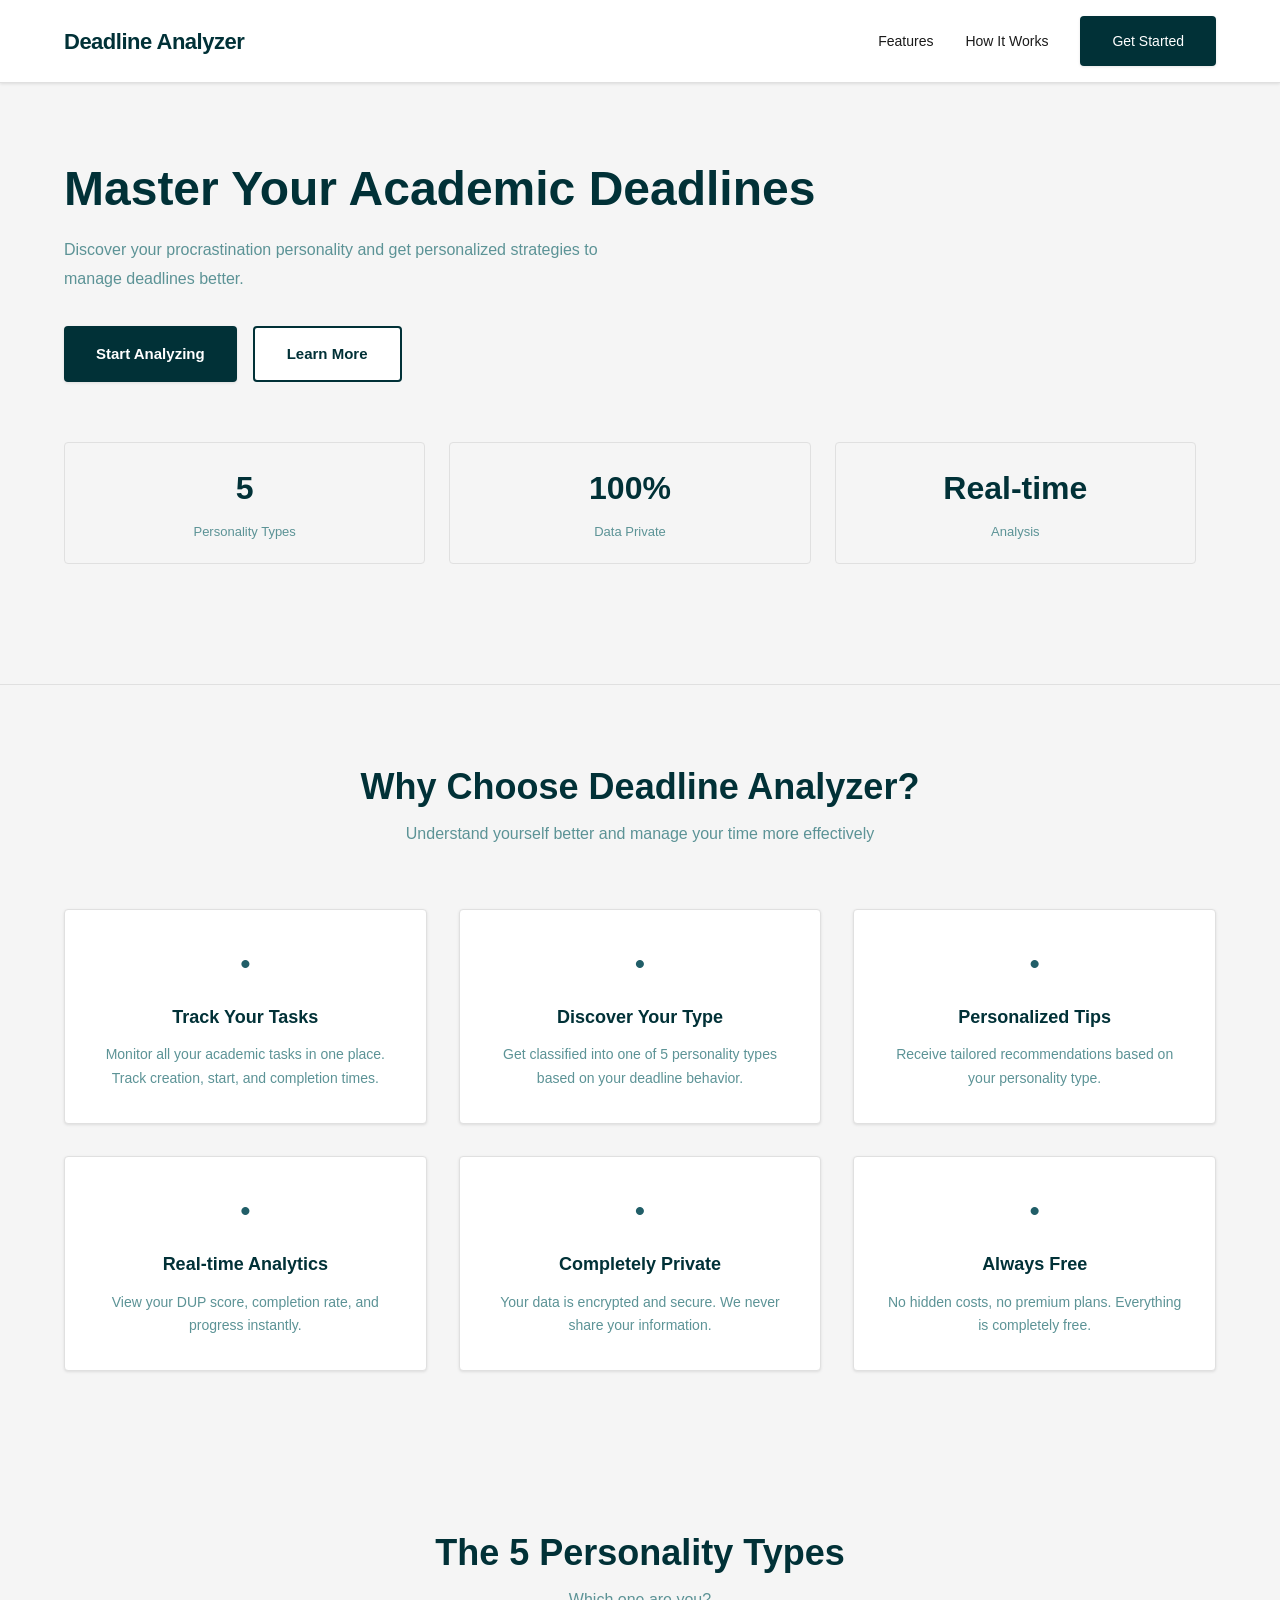
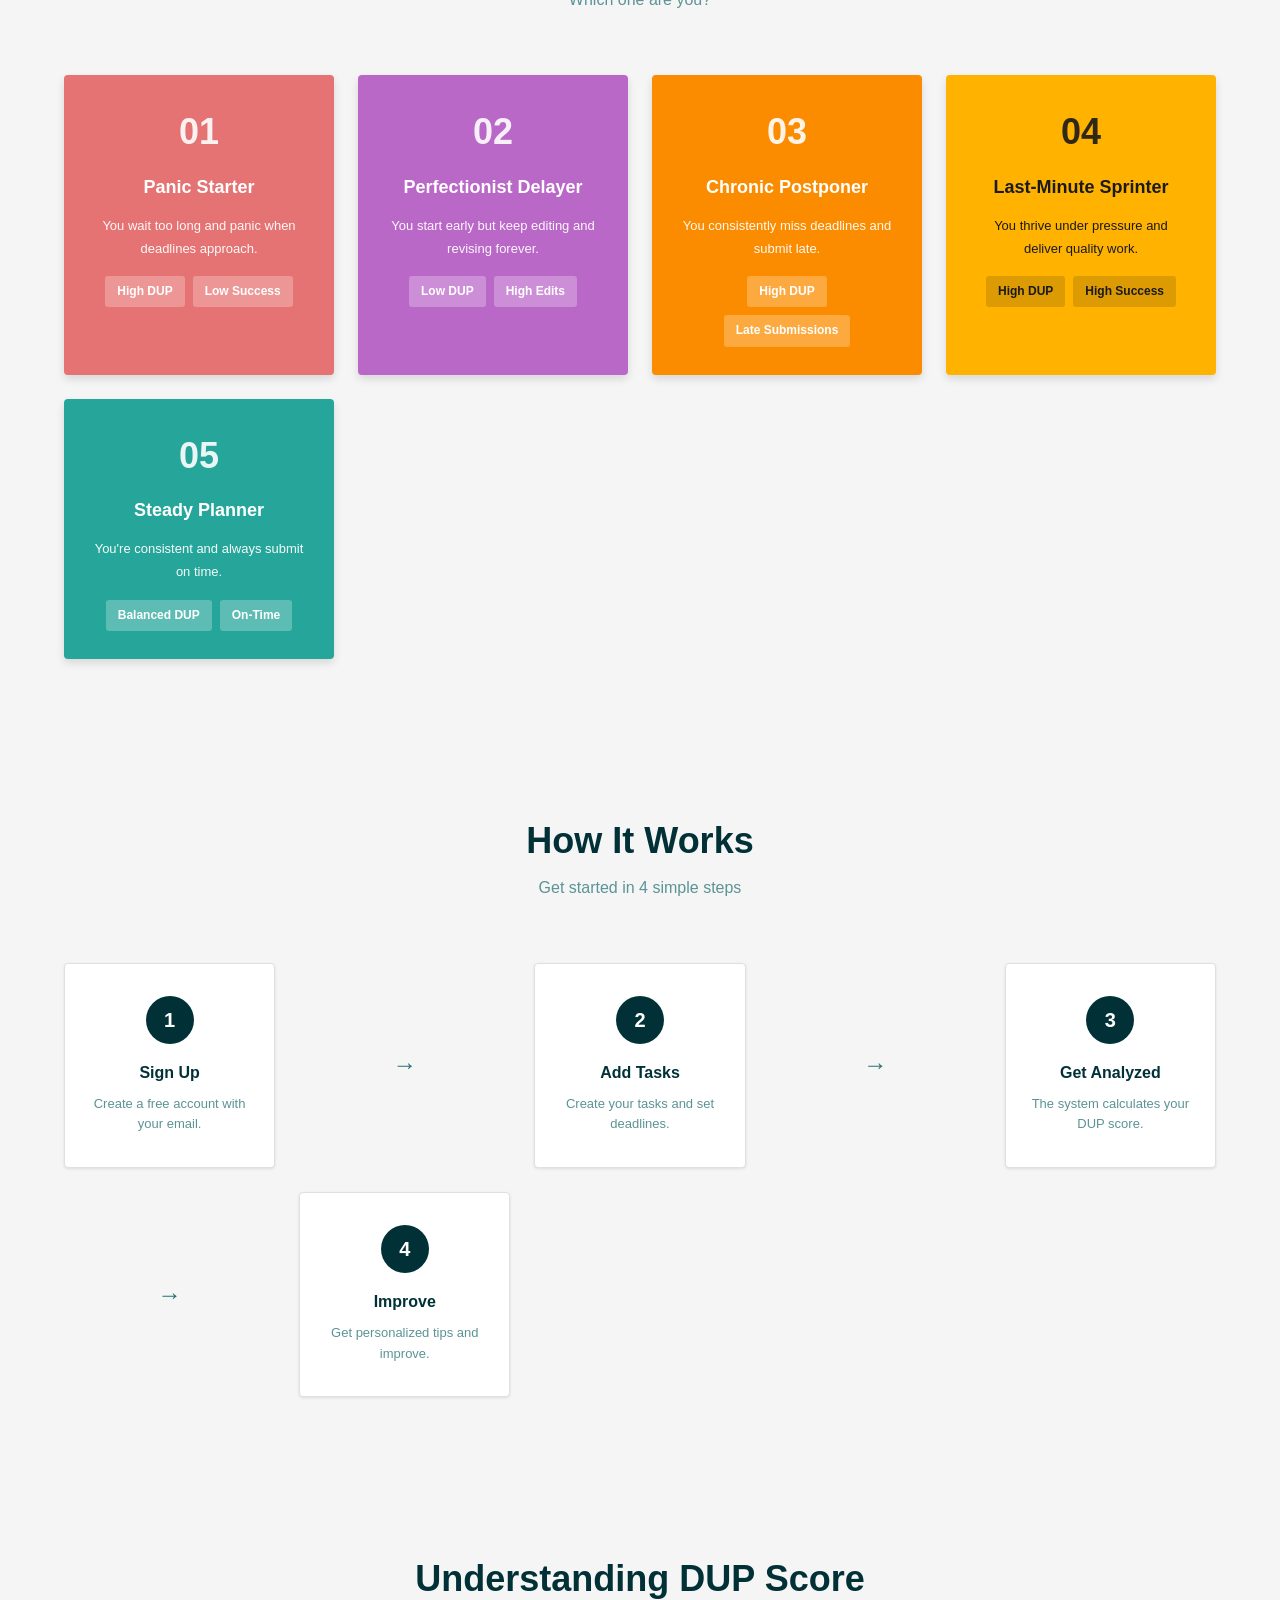
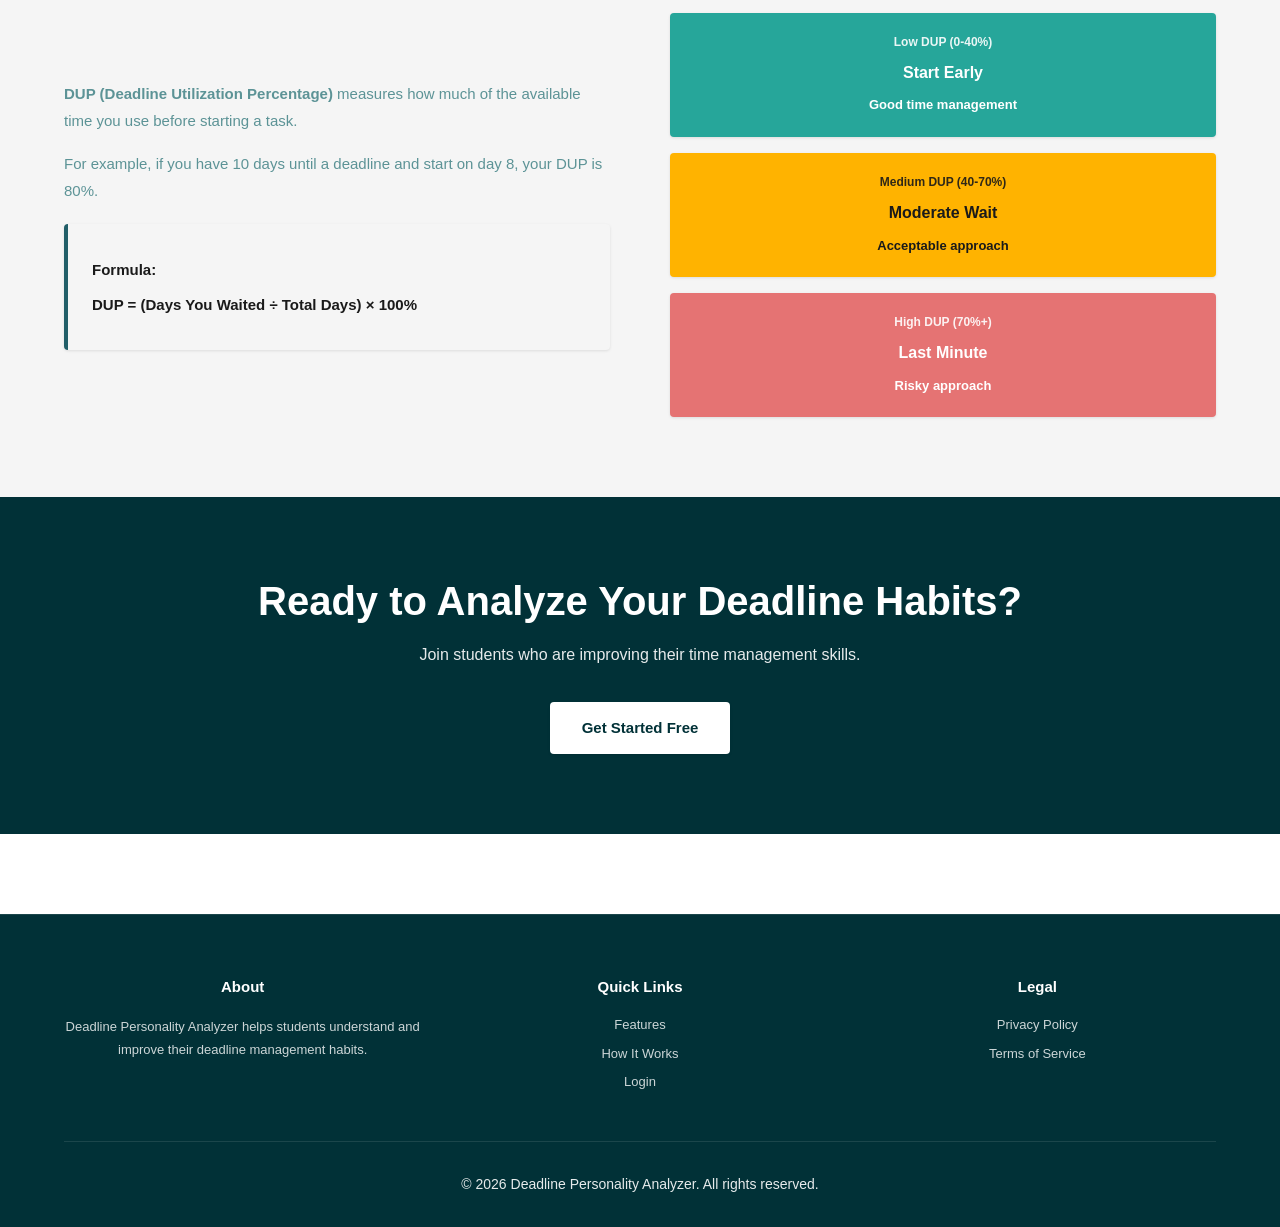
==== commit 220c226a: "modified landing page" ====
--- a/src/main/resources/static/index.html
+++ b/src/main/resources/static/index.html
@@ -3,22 +3,20 @@
 <head>
     <meta charset="UTF-8">
     <meta name="viewport" content="width=device-width, initial-scale=1.0">
-    <title>Deadline Personality Analyzer - Master Your Deadlines</title>
-    <link rel="stylesheet" href="css/colors.css?v=2">
-    <link rel="stylesheet" href="css/style.css?v=2">
-    <link rel="stylesheet" href="css/landing.css?v=2">
+    <title>Deadline Personality Analyzer</title>
+    <link rel="stylesheet" href="css/colors.css">
+    <link rel="stylesheet" href="css/style.css">
+    <link rel="stylesheet" href="css/landing.css">
 </head>
 <body>
 <!-- Navigation -->
 <nav class="navbar">
     <div class="container">
-        <div class="logo">
-            <span class="logo-text">Deadline Analyzer</span>
-        </div>
+        <div class="logo">Deadline Analyzer</div>
         <ul class="nav-links">
             <li><a href="#features">Features</a></li>
             <li><a href="#how-it-works">How It Works</a></li>
-            <li><a href="login.html" class="btn btn-primary-small">Get Started</a></li>
+            <li><a href="login.html" class="btn btn-primary btn-large" style="color: white">Get Started</a></li>
         </ul>
     </div>
 </nav>
@@ -27,12 +25,8 @@
 <section class="hero">
     <div class="container">
         <div class="hero-content">
-            <h1 class="hero-title">
-                Master Your <span class="gradient-text">Academic Deadlines</span>
-            </h1>
-            <p class="hero-subtitle">
-                Discover your procrastination personality and unlock personalized strategies to manage deadlines better
-            </p>
+            <h1 class="hero-title">Master Your Academic Deadlines</h1>
+            <p class="hero-subtitle">Discover your procrastination personality and get personalized strategies to manage deadlines better.</p>
             <div class="hero-buttons">
                 <a href="login.html" class="btn btn-primary btn-large">Start Analyzing</a>
                 <a href="#how-it-works" class="btn btn-secondary btn-large">Learn More</a>
@@ -52,17 +46,6 @@
                 </div>
             </div>
         </div>
-        <div class="hero-image">
-            <div class="illustration">
-                <div class="chart">
-                    <div class="bar bar-1"></div>
-                    <div class="bar bar-2"></div>
-                    <div class="bar bar-3"></div>
-                    <div class="bar bar-4"></div>
-                    <div class="bar bar-5"></div>
-                </div>
-            </div>
-        </div>
     </div>
 </section>
 
@@ -76,37 +59,37 @@
             <div class="feature-card">
                 <div class="feature-icon">•</div>
                 <h3>Track Your Tasks</h3>
-                <p>Monitor all your academic tasks in one place. Track creation time, start time, and completion to understand your patterns.</p>
+                <p>Monitor all your academic tasks in one place. Track creation, start, and completion times.</p>
             </div>
 
             <div class="feature-card">
                 <div class="feature-icon">•</div>
                 <h3>Discover Your Type</h3>
-                <p>Get classified into one of 5 personality types: Panic Starter, Perfectionist, Chronic Postponer, Last-Minute Sprinter, or Steady Planner.</p>
+                <p>Get classified into one of 5 personality types based on your deadline behavior.</p>
             </div>
 
             <div class="feature-card">
                 <div class="feature-icon">•</div>
                 <h3>Personalized Tips</h3>
-                <p>Receive tailored recommendations based on your personality type to improve your deadline management skills.</p>
+                <p>Receive tailored recommendations based on your personality type.</p>
             </div>
 
             <div class="feature-card">
                 <div class="feature-icon">•</div>
                 <h3>Real-time Analytics</h3>
-                <p>View your DUP score, completion rate, and late submissions instantly. Watch your progress improve over time.</p>
+                <p>View your DUP score, completion rate, and progress instantly.</p>
             </div>
 
             <div class="feature-card">
                 <div class="feature-icon">•</div>
                 <h3>Completely Private</h3>
-                <p>Your data is encrypted and stored securely. We never share your information with anyone. Your privacy is our priority.</p>
-            </div>
-
-            <div class="feature-card">
-                <div class="feature-icon">•</div>
-                <h3>Lightning Fast</h3>
-                <p>Get instant feedback on your task tracking. Our analysis happens in real-time as you update your tasks.</p>
+                <p>Your data is encrypted and secure. We never share your information.</p>
+            </div>
+
+            <div class="feature-card">
+                <div class="feature-icon">•</div>
+                <h3>Always Free</h3>
+                <p>No hidden costs, no premium plans. Everything is completely free.</p>
             </div>
         </div>
     </div>
@@ -122,19 +105,19 @@
             <div class="personality-card panic-starter">
                 <div class="personality-label">01</div>
                 <h3>Panic Starter</h3>
-                <p>You wait too long and panic when deadlines approach. Success rate is inconsistent.</p>
-                <div class="personality-traits">
-                    <span class="trait">High DUP (70%+)</span>
-                    <span class="trait">Low Success Rate</span>
+                <p>You wait too long and panic when deadlines approach.</p>
+                <div class="personality-traits">
+                    <span class="trait">High DUP</span>
+                    <span class="trait">Low Success</span>
                 </div>
             </div>
 
             <div class="personality-card perfectionist">
                 <div class="personality-label">02</div>
                 <h3>Perfectionist Delayer</h3>
-                <p>You start early but keep editing and revising. Quality is your focus.</p>
-                <div class="personality-traits">
-                    <span class="trait">Low DUP (20-40%)</span>
+                <p>You start early but keep editing and revising forever.</p>
+                <div class="personality-traits">
+                    <span class="trait">Low DUP</span>
                     <span class="trait">High Edits</span>
                 </div>
             </div>
@@ -142,30 +125,30 @@
             <div class="personality-card chronic">
                 <div class="personality-label">03</div>
                 <h3>Chronic Postponer</h3>
-                <p>You consistently miss deadlines. Procrastination is your biggest challenge.</p>
-                <div class="personality-traits">
-                    <span class="trait">High Late Submissions</span>
+                <p>You consistently miss deadlines and submit late.</p>
+                <div class="personality-traits">
                     <span class="trait">High DUP</span>
+                    <span class="trait">Late Submissions</span>
                 </div>
             </div>
 
             <div class="personality-card last-minute">
                 <div class="personality-label">04</div>
                 <h3>Last-Minute Sprinter</h3>
-                <p>You thrive under pressure and deliver quality work despite starting late.</p>
-                <div class="personality-traits">
-                    <span class="trait">High DUP (70%+)</span>
-                    <span class="trait">High Success Rate</span>
+                <p>You thrive under pressure and deliver quality work.</p>
+                <div class="personality-traits">
+                    <span class="trait">High DUP</span>
+                    <span class="trait">High Success</span>
                 </div>
             </div>
 
             <div class="personality-card steady">
                 <div class="personality-label">05</div>
                 <h3>Steady Planner</h3>
-                <p>You're the ideal student. Consistent planning and execution every time.</p>
-                <div class="personality-traits">
-                    <span class="trait">Balanced DUP (20-50%)</span>
-                    <span class="trait">On-Time Completion</span>
+                <p>You're consistent and always submit on time.</p>
+                <div class="personality-traits">
+                    <span class="trait">Balanced DUP</span>
+                    <span class="trait">On-Time</span>
                 </div>
             </div>
         </div>
@@ -182,7 +165,7 @@
             <div class="step">
                 <div class="step-number">1</div>
                 <h3>Sign Up</h3>
-                <p>Create a free account with your email. It takes less than a minute.</p>
+                <p>Create a free account with your email.</p>
             </div>
 
             <div class="step-arrow">→</div>
@@ -190,7 +173,7 @@
             <div class="step">
                 <div class="step-number">2</div>
                 <h3>Add Tasks</h3>
-                <p>Create your academic tasks with deadlines. Track when you start and complete them.</p>
+                <p>Create your tasks and set deadlines.</p>
             </div>
 
             <div class="step-arrow">→</div>
@@ -198,7 +181,7 @@
             <div class="step">
                 <div class="step-number">3</div>
                 <h3>Get Analyzed</h3>
-                <p>Our system calculates your DUP score and analyzes your patterns automatically.</p>
+                <p>The system calculates your DUP score.</p>
             </div>
 
             <div class="step-arrow">→</div>
@@ -206,7 +189,7 @@
             <div class="step">
                 <div class="step-number">4</div>
                 <h3>Improve</h3>
-                <p>Receive personalized recommendations and watch your productivity improve.</p>
+                <p>Get personalized tips and improve.</p>
             </div>
         </div>
     </div>
@@ -219,17 +202,11 @@
 
         <div class="dup-content">
             <div class="dup-text">
-                <p>
-                    <strong>DUP (Deadline Utilization Percentage)</strong> measures how much of the available time
-                    you use before starting a task.
-                </p>
-                <p>
-                    For example, if you have 10 days until a deadline and you start on day 8,
-                    your DUP is 80%.
-                </p>
+                <p><strong>DUP (Deadline Utilization Percentage)</strong> measures how much of the available time you use before starting a task.</p>
+                <p>For example, if you have 10 days until a deadline and start on day 8, your DUP is 80%.</p>
                 <div class="dup-formula">
                     <p><strong>Formula:</strong></p>
-                    <p>DUP = (Time Waited ÷ Total Time Available) × 100%</p>
+                    <p>DUP = (Days You Waited ÷ Total Days) × 100%</p>
                 </div>
             </div>
 
@@ -238,7 +215,7 @@
                     <div class="scale-item low">
                         <span class="label">Low DUP (0-40%)</span>
                         <span class="scale-value">Start Early</span>
-                        <p>Excellent time management</p>
+                        <p>Good time management</p>
                     </div>
                     <div class="scale-item medium">
                         <span class="label">Medium DUP (40-70%)</span>
@@ -248,7 +225,7 @@
                     <div class="scale-item high">
                         <span class="label">High DUP (70%+)</span>
                         <span class="scale-value">Last Minute</span>
-                        <p>Risk of quality issues</p>
+                        <p>Risky approach</p>
                     </div>
                 </div>
             </div>
@@ -260,8 +237,8 @@
 <section class="cta">
     <div class="container">
         <h2>Ready to Analyze Your Deadline Habits?</h2>
-        <p>Join students who are already improving their time management skills.</p>
-        <a href="login.html" class="btn btn-primary btn-large">Get Started Free</a>
+        <p>Join students who are improving their time management skills.</p>
+        <a href="login.html" class="btn btn-primary btn-large" style="background-color: white; color: var(--midnight-teal);">Get Started Free</a>
     </div>
 </section>
 
--- a/src/main/resources/static/css/colors.css
+++ b/src/main/resources/static/css/colors.css
@@ -1,5 +1,5 @@
 :root {
-    /* Primary Colors - Your Palette */
+    /* Primary Colors */
     --midnight-teal: #013137;
     --ocean-teal: #215E68;
     --dusty-turquoise: #297376;
@@ -9,23 +9,17 @@
     /* Neutral Colors */
     --white: #FFFFFF;
     --dark-gray: #1A1A1A;
-    --light-gray: #F8F9FA;
-    --border-gray: #E8EAED;
+    --light-gray: #F5F5F5;
+    --border-gray: #E0E0E0;
 
-    /* Accent Colors */
-    --success-green: #10B981;
-    --warning-amber: #F59E0B;
-    --error-red: #EF4444;
-    --info-blue: #3B82F6;
+    /* Semantic Colors */
+    --success: #4CAF50;
+    --error: #F44336;
+    --warning: #FF9800;
+    --info: #2196F3;
 
     /* Shadows */
-    --shadow-sm: 0 1px 2px rgba(0, 0, 0, 0.05);
-    --shadow-md: 0 4px 6px rgba(0, 0, 0, 0.07);
-    --shadow-lg: 0 10px 25px rgba(1, 49, 55, 0.1);
-    --shadow-xl: 0 20px 40px rgba(1, 49, 55, 0.15);
-
-    /* Transitions */
-    --transition-fast: 150ms cubic-bezier(0.4, 0, 0.2, 1);
-    --transition-base: 250ms cubic-bezier(0.4, 0, 0.2, 1);
-    --transition-slow: 350ms cubic-bezier(0.4, 0, 0.2, 1);
+    --shadow-sm: 0 1px 3px rgba(0, 0, 0, 0.1);
+    --shadow-md: 0 4px 8px rgba(0, 0, 0, 0.12);
+    --shadow-lg: 0 8px 16px rgba(0, 0, 0, 0.15);
 }
--- a/src/main/resources/static/css/style.css
+++ b/src/main/resources/static/css/style.css
@@ -1,5 +1,5 @@
 /* ============================================
-   GLOBAL STYLES
+   GLOBAL
    ============================================ */
 
 * {
@@ -13,65 +13,70 @@
 }
 
 body {
-    font-family: 'Segoe UI', -apple-system, BlinkMacSystemFont, 'Roboto', 'Helvetica Neue', sans-serif;
-    background-color: var(--light-gray);
+    font-family: -apple-system, BlinkMacSystemFont, 'Segoe UI', Roboto, 'Helvetica Neue', Arial, sans-serif;
+    background-color: var(--white);
     color: var(--dark-gray);
     line-height: 1.6;
-    overflow-x: hidden;
 }
 
 /* ============================================
    TYPOGRAPHY
    ============================================ */
 
-h1, h2, h3, h4, h5, h6 {
+h1 {
+    font-size: 40px;
     font-weight: 700;
+    color: var(--midnight-teal);
+    margin-bottom: 16px;
     line-height: 1.2;
-    letter-spacing: -0.5px;
-}
-
-h1 {
-    font-size: 48px;
-    color: var(--midnight-teal);
 }
 
 h2 {
-    font-size: 36px;
-    color: var(--midnight-teal);
+    font-size: 32px;
+    font-weight: 700;
+    color: var(--midnight-teal);
+    margin-bottom: 16px;
+    line-height: 1.2;
 }
 
 h3 {
-    font-size: 24px;
-    color: var(--midnight-teal);
+    font-size: 22px;
+    font-weight: 600;
+    color: var(--midnight-teal);
+    margin-bottom: 12px;
 }
 
 h4 {
-    font-size: 20px;
-    color: var(--midnight-teal);
+    font-size: 18px;
+    font-weight: 600;
+    color: var(--midnight-teal);
+    margin-bottom: 12px;
 }
 
 p {
+    font-size: 15px;
     color: var(--soft-seafoam);
-    font-size: 15px;
     line-height: 1.8;
+    margin-bottom: 16px;
 }
 
 a {
     color: var(--ocean-teal);
     text-decoration: none;
-    transition: color var(--transition-fast);
+    font-weight: 500;
 }
 
 a:hover {
     color: var(--dusty-turquoise);
-}
-
-/* ============================================
-   CONTAINER & LAYOUT
+    text-decoration: underline;
+}
+
+/* ============================================
+   CONTAINER
    ============================================ */
 
 .container {
-    max-width: 1280px;
+    max-width: 1200px;
     margin: 0 auto;
     padding: 0 24px;
 }
@@ -85,14 +90,13 @@
    ============================================ */
 
 .navbar {
-    background: var(--white);
+    background-color: var(--white);
     border-bottom: 1px solid var(--border-gray);
     padding: 16px 0;
     position: sticky;
     top: 0;
     z-index: 1000;
     box-shadow: var(--shadow-sm);
-    transition: all var(--transition-base);
 }
 
 .navbar .container {
@@ -102,28 +106,10 @@
 }
 
 .logo {
-    display: flex;
-    align-items: center;
-    gap: 12px;
-    font-size: 24px;
-    font-weight: 800;
-    background: linear-gradient(135deg, var(--midnight-teal) 0%, var(--ocean-teal) 100%);
-    -webkit-background-clip: text;
-    -webkit-text-fill-color: transparent;
-    background-clip: text;
-    letter-spacing: -1px;
-    transition: transform var(--transition-fast);
-}
-
-.logo:hover {
-    transform: scale(1.02);
-}
-
-.logo-icon {
-    font-size: 28px;
-    display: inline-flex;
-    align-items: center;
-    justify-content: center;
+    font-size: 22px;
+    font-weight: 700;
+    color: var(--midnight-teal);
+    letter-spacing: -0.5px;
 }
 
 .nav-links {
@@ -135,29 +121,12 @@
 
 .nav-links a {
     color: var(--dark-gray);
+    font-size: 14px;
     font-weight: 500;
-    font-size: 14px;
-    position: relative;
-    transition: color var(--transition-fast);
-}
-
-.nav-links a::after {
-    content: '';
-    position: absolute;
-    bottom: -6px;
-    left: 0;
-    width: 0;
-    height: 2px;
-    background: linear-gradient(90deg, var(--midnight-teal), var(--ocean-teal));
-    transition: width var(--transition-fast);
 }
 
 .nav-links a:hover {
-    color: var(--midnight-teal);
-}
-
-.nav-links a:hover::after {
-    width: 100%;
+    color: var(--ocean-teal);
 }
 
 /* ============================================
@@ -170,62 +139,43 @@
     justify-content: center;
     padding: 12px 24px;
     border: none;
-    border-radius: 8px;
+    border-radius: 4px;
     font-size: 14px;
     font-weight: 600;
     cursor: pointer;
-    transition: all var(--transition-fast);
     text-decoration: none;
     gap: 8px;
-    position: relative;
-    overflow: hidden;
-}
-
-.btn::before {
-    content: '';
-    position: absolute;
-    top: 0;
-    left: -100%;
-    width: 100%;
-    height: 100%;
-    background: rgba(255, 255, 255, 0.2);
-    transition: left var(--transition-fast);
-    z-index: -1;
-}
-
-.btn:hover::before {
-    left: 100%;
+    transition: all 200ms ease;
+}
+
+.btn:active {
+    transform: scale(0.98);
 }
 
 .btn-primary {
-    background: linear-gradient(135deg, var(--midnight-teal) 0%, var(--ocean-teal) 100%);
+    background-color: var(--midnight-teal);
     color: var(--white);
+    box-shadow: var(--shadow-sm);
+}
+
+.btn-primary:hover {
+    background-color: var(--ocean-teal);
     box-shadow: var(--shadow-md);
 }
 
-.btn-primary:hover {
-    transform: translateY(-2px);
-    box-shadow: var(--shadow-lg);
-}
-
-.btn-primary:active {
-    transform: translateY(0);
-}
-
 .btn-secondary {
-    background: var(--white);
-    color: var(--ocean-teal);
-    border: 2px solid var(--ocean-teal);
+    background-color: var(--white);
+    color: var(--midnight-teal);
+    border: 2px solid var(--midnight-teal);
 }
 
 .btn-secondary:hover {
-    background: var(--pale-ice-blue);
-    transform: translateY(-2px);
+    background-color: var(--light-gray);
 }
 
 .btn-large {
-    padding: 16px 32px;
-    font-size: 16px;
+    padding: 14px 32px;
+    font-size: 15px;
 }
 
 .btn-small {
@@ -235,6 +185,13 @@
 
 .btn-block {
     width: 100%;
+}
+
+.btn-primary-small {
+    padding: 8px 16px;
+    font-size: 13px;
+    background-color: var(--midnight-teal);
+    color: var(--white);
 }
 
 /* ============================================
@@ -252,43 +209,30 @@
     color: var(--midnight-teal);
     margin-bottom: 8px;
     font-size: 14px;
-    display: flex;
-    align-items: center;
-    gap: 8px;
 }
 
 .form-group input,
 .form-group textarea {
-    padding: 12px 16px;
-    border: 2px solid var(--border-gray);
-    border-radius: 8px;
+    padding: 12px 14px;
+    border: 1px solid var(--border-gray);
+    border-radius: 4px;
     font-size: 14px;
     font-family: inherit;
-    transition: all var(--transition-fast);
-    background: var(--white);
+    transition: all 200ms ease;
+    background-color: var(--white);
 }
 
 .form-group input::placeholder {
     color: var(--soft-seafoam);
-    opacity: 0.7;
+    opacity: 0.6;
 }
 
 .form-group input:focus,
 .form-group textarea:focus {
     outline: none;
     border-color: var(--ocean-teal);
-    box-shadow: 0 0 0 4px rgba(33, 94, 104, 0.08);
-    background: rgba(33, 94, 104, 0.02);
-}
-
-.form-group input:invalid:not(:focus):not(:placeholder-shown) {
-    border-color: var(--error-red);
-}
-
-.password-hint {
-    font-size: 12px;
-    color: var(--soft-seafoam);
-    margin-top: 6px;
+    background-color: rgba(33, 94, 104, 0.01);
+    box-shadow: inset 0 0 0 2px rgba(33, 94, 104, 0.1);
 }
 
 /* ============================================
@@ -296,18 +240,17 @@
    ============================================ */
 
 .card {
-    background: var(--white);
-    border-radius: 12px;
+    background-color: var(--white);
+    border-radius: 4px;
     padding: 32px;
+    border: 1px solid var(--border-gray);
+    box-shadow: var(--shadow-sm);
+    transition: all 200ms ease;
+    margin-bottom: 24px;
+}
+
+.card:hover {
     box-shadow: var(--shadow-md);
-    border: 1px solid var(--border-gray);
-    transition: all var(--transition-base);
-    animation: slideUp 0.6s ease-out;
-}
-
-.card:hover {
-    box-shadow: var(--shadow-lg);
-    transform: translateY(-2px);
 }
 
 .card h3 {
@@ -315,11 +258,23 @@
 }
 
 /* ============================================
+   SECTIONS
+   ============================================ */
+
+section {
+    padding: 80px 0;
+}
+
+section:nth-child(even) {
+    background-color: var(--light-gray);
+}
+
+/* ============================================
    FOOTER
    ============================================ */
 
 footer {
-    background: var(--midnight-teal);
+    background-color: var(--midnight-teal);
     color: var(--white);
     text-align: center;
     padding: 32px 0;
@@ -328,73 +283,9 @@
 }
 
 footer p {
-    color: rgba(255, 255, 255, 0.8);
+    color: rgba(255, 255, 255, 0.9);
     font-size: 14px;
     margin: 0;
-}
-
-/* ============================================
-   ANIMATIONS
-   ============================================ */
-
-@keyframes slideUp {
-    from {
-        opacity: 0;
-        transform: translateY(20px);
-    }
-    to {
-        opacity: 1;
-        transform: translateY(0);
-    }
-}
-
-@keyframes fadeIn {
-    from {
-        opacity: 0;
-    }
-    to {
-        opacity: 1;
-    }
-}
-
-@keyframes slideInLeft {
-    from {
-        opacity: 0;
-        transform: translateX(-30px);
-    }
-    to {
-        opacity: 1;
-        transform: translateX(0);
-    }
-}
-
-@keyframes slideInRight {
-    from {
-        opacity: 0;
-        transform: translateX(30px);
-    }
-    to {
-        opacity: 1;
-        transform: translateX(0);
-    }
-}
-
-@keyframes pulse {
-    0%, 100% {
-        opacity: 1;
-    }
-    50% {
-        opacity: 0.5;
-    }
-}
-
-@keyframes glow {
-    0%, 100% {
-        box-shadow: var(--shadow-md);
-    }
-    50% {
-        box-shadow: 0 0 20px rgba(33, 94, 104, 0.3);
-    }
 }
 
 /* ============================================
@@ -403,7 +294,7 @@
 
 @media (max-width: 768px) {
     h1 {
-        font-size: 32px;
+        font-size: 28px;
     }
 
     h2 {
@@ -421,4 +312,8 @@
     .card {
         padding: 20px;
     }
+
+    section {
+        padding: 40px 0;
+    }
 }
--- a/src/main/resources/static/css/landing.css
+++ b/src/main/resources/static/css/landing.css
@@ -3,80 +3,35 @@
    ============================================ */
 
 .hero {
-    background: linear-gradient(135deg, var(--midnight-teal) 0%, var(--ocean-teal) 100%);
-    color: var(--white);
+    background-color: var(--white);
     padding: 80px 0 120px;
-    position: relative;
-    overflow: hidden;
-}
-
-.hero::before {
-    content: '';
-    position: absolute;
-    top: -50%;
-    right: -20%;
-    width: 600px;
-    height: 600px;
-    background: rgba(193, 217, 222, 0.08);
-    border-radius: 50%;
-    animation: float 20s ease-in-out infinite;
-}
-
-.hero::after {
-    content: '';
-    position: absolute;
-    bottom: -30%;
-    left: -10%;
-    width: 500px;
-    height: 500px;
-    background: rgba(193, 217, 222, 0.05);
-    border-radius: 50%;
-    animation: float 15s ease-in-out infinite reverse;
-}
-
-@keyframes float {
-    0%, 100% {
-        transform: translateY(0px);
-    }
-    50% {
-        transform: translateY(30px);
-    }
+    border-bottom: 1px solid var(--border-gray);
 }
 
 .hero .container {
     display: grid;
-    grid-template-columns: 1fr 1fr;
+    grid-template-columns: 1fr;
     gap: 60px;
     align-items: center;
-    position: relative;
-    z-index: 2;
 }
 
 .hero-content {
-    animation: slideInLeft 0.8s ease-out;
+    padding-right: 20px;
 }
 
 .hero-title {
-    font-size: 56px;
-    font-weight: 900;
+    font-size: 48px;
+    font-weight: 700;
+    color: var(--midnight-teal);
+    margin-bottom: 20px;
     line-height: 1.1;
-    margin-bottom: 20px;
-    letter-spacing: -1px;
-}
-
-.gradient-text {
-    background: linear-gradient(135deg, var(--pale-ice-blue) 0%, #ffffff 100%);
-    -webkit-background-clip: text;
-    -webkit-text-fill-color: transparent;
-    background-clip: text;
-    display: inline;
 }
 
 .hero-subtitle {
-    font-size: 18px;
+    font-size: 16px;
+    color: var(--soft-seafoam);
     line-height: 1.8;
     margin-bottom: 32px;
-    opacity: 0.95;
     max-width: 550px;
 }
 
@@ -85,273 +40,148 @@
     gap: 16px;
     margin-bottom: 60px;
     flex-wrap: wrap;
-    animation: slideUp 0.8s ease-out 0.2s both;
 }
 
 .hero-stats {
     display: grid;
     grid-template-columns: repeat(3, 1fr);
     gap: 24px;
-    animation: slideUp 0.8s ease-out 0.4s both;
 }
 
 .stat {
-    background: rgba(255, 255, 255, 0.08);
-    backdrop-filter: blur(10px);
-    padding: 24px;
-    border-radius: 12px;
-    border: 1px solid rgba(255, 255, 255, 0.1);
-    text-align: center;
-    transition: all var(--transition-base);
-}
-
-.stat:hover {
-    background: rgba(255, 255, 255, 0.12);
-    transform: translateY(-4px);
+    padding: 20px;
+    border: 1px solid var(--border-gray);
+    border-radius: 4px;
+    background-color: var(--light-gray);
+    text-align: center;
 }
 
 .stat-number {
-    font-size: 36px;
-    font-weight: 900;
+    font-size: 32px;
+    font-weight: 700;
+    color: var(--midnight-teal);
     display: block;
     margin-bottom: 8px;
 }
 
 .stat-label {
     font-size: 13px;
-    opacity: 0.9;
+    color: var(--soft-seafoam);
     font-weight: 500;
 }
 
-/* Hero Illustration */
-.hero-image {
-    display: flex;
-    justify-content: center;
-    align-items: center;
-    animation: slideInRight 0.8s ease-out;
-}
-
-.illustration {
-    width: 350px;
-    height: 350px;
-    background: linear-gradient(135deg, rgba(255, 255, 255, 0.1) 0%, rgba(255, 255, 255, 0.05) 100%);
-    border-radius: 20px;
+/* ============================================
+   FEATURES SECTION
+   ============================================ */
+
+.features {
+    padding: 80px 0;
+    background-color: var(--light-gray);
+}
+
+.section-title {
+    font-size: 36px;
+    font-weight: 700;
+    color: var(--midnight-teal);
+    text-align: center;
+    margin-bottom: 12px;
+}
+
+.section-subtitle {
+    font-size: 16px;
+    color: var(--soft-seafoam);
+    text-align: center;
+    margin-bottom: 60px;
+    max-width: 600px;
+    margin-left: auto;
+    margin-right: auto;
+}
+
+.features-grid {
+    display: grid;
+    grid-template-columns: repeat(auto-fit, minmax(300px, 1fr));
+    gap: 32px;
+}
+
+.feature-card {
+    background-color: var(--white);
     padding: 32px;
-    backdrop-filter: blur(10px);
-    display: flex;
-    align-items: flex-end;
-    justify-content: center;
-    gap: 12px;
-    border: 1px solid rgba(255, 255, 255, 0.2);
-    box-shadow: 0 8px 32px rgba(0, 0, 0, 0.1);
-}
-
-.chart {
-    display: flex;
-    align-items: flex-end;
-    gap: 12px;
-    height: 100%;
-    width: 100%;
-}
-
-.bar {
-    flex: 1;
-    background: linear-gradient(180deg, var(--pale-ice-blue) 0%, var(--soft-seafoam) 100%);
-    border-radius: 8px 8px 0 0;
-    animation: grow 1.5s ease-out forwards;
-}
-
-.bar-1 { height: 40%; animation-delay: 0s; }
-.bar-2 { height: 60%; animation-delay: 0.15s; }
-.bar-3 { height: 80%; animation-delay: 0.3s; }
-.bar-4 { height: 70%; animation-delay: 0.45s; }
-.bar-5 { height: 90%; animation-delay: 0.6s; }
-
-@keyframes grow {
-    from {
-        height: 0;
-        opacity: 0;
-    }
-    to {
-        opacity: 1;
-    }
-}
-
-/* ============================================
-   FEATURES SECTION
-   ============================================ */
-
-.features {
-    padding: 100px 0;
-    background: var(--light-gray);
-}
-
-.section-title {
-    font-size: 44px;
-    font-weight: 900;
-    color: var(--midnight-teal);
-    text-align: center;
+    border-radius: 4px;
+    border: 1px solid var(--border-gray);
+    box-shadow: var(--shadow-sm);
+    text-align: center;
+    transition: all 200ms ease;
+}
+
+.feature-card:hover {
+    box-shadow: var(--shadow-md);
+    border-color: var(--ocean-teal);
+}
+
+.feature-icon {
+    font-size: 28px;
+    margin-bottom: 16px;
+    color: var(--ocean-teal);
+    font-weight: 700;
+}
+
+.feature-card h3 {
     margin-bottom: 12px;
-    animation: slideUp 0.6s ease-out;
-}
-
-.section-subtitle {
     font-size: 18px;
-    color: var(--soft-seafoam);
-    text-align: center;
-    margin-bottom: 60px;
-    animation: slideUp 0.6s ease-out 0.1s both;
-}
-
-.features-grid {
-    display: grid;
-    grid-template-columns: repeat(auto-fit, minmax(320px, 1fr));
-    gap: 32px;
-}
-
-.feature-card {
-    background: var(--white);
-    padding: 40px 32px;
-    border-radius: 16px;
-    border: 1px solid var(--border-gray);
-    box-shadow: var(--shadow-md);
-    transition: all var(--transition-base);
-    text-align: center;
-    position: relative;
-    overflow: hidden;
-    animation: slideUp 0.6s ease-out both;
-}
-
-.feature-card:nth-child(1) { animation-delay: 0.1s; }
-.feature-card:nth-child(2) { animation-delay: 0.2s; }
-.feature-card:nth-child(3) { animation-delay: 0.3s; }
-.feature-card:nth-child(4) { animation-delay: 0.4s; }
-.feature-card:nth-child(5) { animation-delay: 0.5s; }
-.feature-card:nth-child(6) { animation-delay: 0.6s; }
-
-.feature-card::before {
-    content: '';
-    position: absolute;
-    top: 0;
-    left: -100%;
-    width: 100%;
-    height: 4px;
-    background: linear-gradient(90deg, var(--midnight-teal), var(--ocean-teal));
-    transition: left var(--transition-base);
-}
-
-.feature-card:hover {
-    transform: translateY(-8px);
-    box-shadow: var(--shadow-xl);
-}
-
-.feature-card:hover::before {
-    left: 0;
-}
-
-.feature-icon {
-    font-size: 48px;
-    margin-bottom: 20px;
-    display: block;
-}
-
-.feature-card h3 {
-    margin-bottom: 16px;
-    font-size: 22px;
 }
 
 .feature-card p {
     font-size: 14px;
-    line-height: 1.8;
-}
-
-/* ============================================
-   PERSONALITY SECTION
+    line-height: 1.7;
+    margin-bottom: 0;
+}
+
+/* ============================================
+   PERSONALITIES SECTION
    ============================================ */
 
 .personalities {
-    padding: 100px 0;
+    padding: 80px 0;
+    background-color: var(--white);
 }
 
 .personalities-grid {
     display: grid;
-    grid-template-columns: repeat(auto-fit, minmax(280px, 1fr));
-    gap: 28px;
+    grid-template-columns: repeat(auto-fit, minmax(260px, 1fr));
+    gap: 24px;
 }
 
 .personality-card {
-    padding: 32px;
-    border-radius: 16px;
+    padding: 28px;
+    border-radius: 4px;
     color: var(--white);
     text-align: center;
     border: none;
+    box-shadow: var(--shadow-md);
+    transition: all 200ms ease;
+}
+
+.personality-card:hover {
     box-shadow: var(--shadow-lg);
-    transition: all var(--transition-base);
-    position: relative;
-    overflow: hidden;
-    animation: slideUp 0.6s ease-out both;
-}
-
-.personality-card:nth-child(1) { animation-delay: 0.1s; }
-.personality-card:nth-child(2) { animation-delay: 0.2s; }
-.personality-card:nth-child(3) { animation-delay: 0.3s; }
-.personality-card:nth-child(4) { animation-delay: 0.4s; }
-.personality-card:nth-child(5) { animation-delay: 0.5s; }
-
-.personality-card::after {
-    content: '';
-    position: absolute;
-    top: -50%;
-    right: -50%;
-    width: 200px;
-    height: 200px;
-    background: rgba(255, 255, 255, 0.1);
-    border-radius: 50%;
-    transition: all var(--transition-base);
-}
-
-.personality-card:hover {
-    transform: translateY(-12px);
-    box-shadow: var(--shadow-xl);
-}
-
-.personality-card:hover::after {
-    top: -10%;
-    right: -10%;
-}
-
-.personality-emoji {
-    font-size: 48px;
+}
+
+.personality-label {
+    font-size: 36px;
+    font-weight: 700;
+    margin-bottom: 12px;
+    opacity: 0.9;
+}
+
+.personality-card h3 {
+    color: var(--white);
+    font-size: 18px;
+    margin-bottom: 12px;
+}
+
+.personality-card p {
+    color: rgba(255, 255, 255, 0.95);
+    font-size: 13px;
     margin-bottom: 16px;
-    display: block;
-    position: relative;
-    z-index: 1;
-}
-
-.personality-label {
-    font-size: 48px;
-    font-weight: 900;
-    margin-bottom: 16px;
-    display: block;
-    position: relative;
-    z-index: 1;
-    color: inherit;
-    opacity: 0.3;
-}
-
-.personality-card h3 {
-    font-size: 20px;
-    margin-bottom: 12px;
-    position: relative;
-    z-index: 1;
-}
-
-.personality-card p {
-    font-size: 14px;
-    margin-bottom: 20px;
-    opacity: 0.95;
-    position: relative;
-    z-index: 1;
 }
 
 .personality-traits {
@@ -359,49 +189,49 @@
     flex-wrap: wrap;
     gap: 8px;
     justify-content: center;
-    position: relative;
-    z-index: 1;
 }
 
 .trait {
-    background: rgba(255, 255, 255, 0.2);
+    background-color: rgba(255, 255, 255, 0.25);
     padding: 6px 12px;
-    border-radius: 16px;
+    border-radius: 3px;
     font-size: 12px;
     font-weight: 600;
-    transition: all var(--transition-fast);
-}
-
-.trait:hover {
-    background: rgba(255, 255, 255, 0.3);
-    transform: scale(1.05);
 }
 
 /* Personality Colors */
 .panic-starter {
-    background: linear-gradient(135deg, #EF5350 0%, #FF7043 100%);
+    background-color: #E57373;
 }
 
 .perfectionist {
-    background: linear-gradient(135deg, #AB47BC 0%, #CE93D8 100%);
+    background-color: #BA68C8;
 }
 
 .chronic {
-    background: linear-gradient(135deg, #FB8C00 0%, #FFB74D 100%);
+    background-color: #FB8C00;
 }
 
 .last-minute {
-    background: linear-gradient(135deg, #FDD835 0%, #FFE082 100%);
+    background-color: #FFB300;
     color: var(--dark-gray);
 }
 
+.last-minute h3 {
+    color: var(--dark-gray);
+}
+
+.last-minute p {
+    color: var(--dark-gray);
+}
+
 .last-minute .trait {
-    background: rgba(26, 26, 26, 0.1);
+    background-color: rgba(26, 26, 26, 0.15);
     color: var(--dark-gray);
 }
 
 .steady {
-    background: linear-gradient(135deg, #26A69A 0%, #80CBC4 100%);
+    background-color: #26A69A;
 }
 
 /* ============================================
@@ -409,72 +239,62 @@
    ============================================ */
 
 .how-it-works {
-    padding: 100px 0;
-    background: var(--light-gray);
+    padding: 80px 0;
+    background-color: var(--light-gray);
 }
 
 .steps {
     display: grid;
-    grid-template-columns: repeat(auto-fit, minmax(200px, 1fr));
+    grid-template-columns: repeat(auto-fit, minmax(180px, 1fr));
     gap: 24px;
-    align-items: center;
 }
 
 .step {
-    background: var(--white);
-    padding: 36px 28px;
-    border-radius: 16px;
-    text-align: center;
+    background-color: var(--white);
+    padding: 32px 24px;
+    border-radius: 4px;
+    text-align: center;
+    box-shadow: var(--shadow-sm);
+    border: 1px solid var(--border-gray);
+    transition: all 200ms ease;
+}
+
+.step:hover {
     box-shadow: var(--shadow-md);
-    border: 1px solid var(--border-gray);
-    transition: all var(--transition-base);
-    position: relative;
-    animation: slideUp 0.6s ease-out both;
-}
-
-.step:nth-child(1) { animation-delay: 0.1s; }
-.step:nth-child(2) { animation-delay: 0.3s; }
-.step:nth-child(3) { animation-delay: 0.5s; }
-.step:nth-child(4) { animation-delay: 0.7s; }
-
-.step:hover {
-    transform: translateY(-6px);
-    box-shadow: var(--shadow-lg);
 }
 
 .step-number {
     display: inline-flex;
     align-items: center;
     justify-content: center;
-    width: 56px;
-    height: 56px;
-    background: linear-gradient(135deg, var(--midnight-teal) 0%, var(--ocean-teal) 100%);
+    width: 48px;
+    height: 48px;
+    background-color: var(--midnight-teal);
     color: var(--white);
     border-radius: 50%;
-    font-size: 24px;
-    font-weight: bold;
-    margin-bottom: 20px;
-    box-shadow: var(--shadow-md);
+    font-size: 20px;
+    font-weight: 700;
+    margin-bottom: 16px;
 }
 
 .step h3 {
-    margin-bottom: 12px;
-    font-size: 20px;
+    font-size: 16px;
+    margin-bottom: 8px;
 }
 
 .step p {
-    font-size: 14px;
+    font-size: 13px;
     line-height: 1.6;
+    margin-bottom: 0;
 }
 
 .step-arrow {
     display: flex;
     align-items: center;
     justify-content: center;
-    font-size: 28px;
+    font-size: 24px;
     color: var(--dusty-turquoise);
-    font-weight: bold;
-    animation: pulse 2s ease-in-out infinite;
+    font-weight: 700;
 }
 
 /* ============================================
@@ -482,7 +302,8 @@
    ============================================ */
 
 .dup-section {
-    padding: 100px 0;
+    padding: 80px 0;
+    background-color: var(--white);
 }
 
 .dup-content {
@@ -493,22 +314,22 @@
 }
 
 .dup-text p {
-    margin-bottom: 20px;
-    font-size: 15px;
+    margin-bottom: 16px;
 }
 
 .dup-formula {
-    background: linear-gradient(135deg, var(--light-gray) 0%, rgba(193, 217, 222, 0.3) 100%);
-    padding: 28px;
-    border-radius: 12px;
-    border-left: 4px solid var(--dusty-turquoise);
+    background-color: var(--light-gray);
+    padding: 24px;
+    border-radius: 4px;
+    border-left: 4px solid var(--ocean-teal);
     margin-top: 20px;
-    box-shadow: var(--shadow-md);
+    box-shadow: var(--shadow-sm);
 }
 
 .dup-formula p {
     margin: 8px 0;
     font-weight: 600;
+    color: var(--dark-gray);
 }
 
 .dup-visual {
@@ -525,49 +346,50 @@
 
 .scale-item {
     padding: 20px;
-    border-radius: 12px;
+    border-radius: 4px;
     text-align: center;
     color: var(--white);
     border: none;
+    box-shadow: var(--shadow-sm);
+    transition: all 200ms ease;
+}
+
+.scale-item:hover {
     box-shadow: var(--shadow-md);
-    transition: all var(--transition-base);
-}
-
-.scale-item:hover {
-    transform: translateX(8px);
-    box-shadow: var(--shadow-lg);
 }
 
 .scale-item.low {
-    background: linear-gradient(135deg, #26A69A 0%, #80CBC4 100%);
+    background-color: #26A69A;
 }
 
 .scale-item.medium {
-    background: linear-gradient(135deg, #FDD835 0%, #FFE082 100%);
+    background-color: #FFB300;
     color: var(--dark-gray);
 }
 
 .scale-item.high {
-    background: linear-gradient(135deg, #EF5350 0%, #FF7043 100%);
+    background-color: #E57373;
 }
 
 .scale-item .label {
     display: block;
-    font-size: 13px;
+    font-size: 12px;
     font-weight: 700;
     margin-bottom: 8px;
-}
-
-.scale-item .emoji {
+    opacity: 0.9;
+}
+
+.scale-item .scale-value {
     display: block;
-    font-size: 32px;
+    font-size: 16px;
+    font-weight: 700;
     margin: 8px 0;
 }
 
 .scale-item p {
     margin: 0;
     font-size: 13px;
-    font-weight: 700;
+    font-weight: 600;
     color: inherit;
 }
 
@@ -576,57 +398,51 @@
    ============================================ */
 
 .cta {
-    background: linear-gradient(135deg, var(--midnight-teal) 0%, var(--ocean-teal) 100%);
+    background-color: var(--midnight-teal);
     color: var(--white);
     padding: 80px 0;
     text-align: center;
-    position: relative;
-    overflow: hidden;
-}
-
-.cta::before {
-    content: '';
-    position: absolute;
-    top: -50%;
-    left: 0;
-    width: 100%;
-    height: 200%;
-    background: radial-gradient(circle at 20% 50%, rgba(255, 255, 255, 0.08) 0%, transparent 50%);
-    animation: float 15s ease-in-out infinite;
 }
 
 .cta h2 {
-    font-size: 48px;
+    color: var(--white);
+    font-size: 40px;
     margin-bottom: 16px;
-    position: relative;
-    z-index: 1;
-    animation: slideUp 0.6s ease-out;
 }
 
 .cta p {
-    font-size: 18px;
+    color: rgba(255, 255, 255, 0.9);
+    font-size: 16px;
     margin-bottom: 32px;
-    opacity: 0.95;
-    position: relative;
-    z-index: 1;
     max-width: 600px;
     margin-left: auto;
     margin-right: auto;
-    animation: slideUp 0.6s ease-out 0.1s both;
-}
-
-.cta .btn {
-    position: relative;
-    z-index: 1;
-    animation: slideUp 0.6s ease-out 0.2s both;
-}
-
+}
+
+.cta .btn-primary {
+    background-color: var(--white);
+    color: var(--midnight-teal);
+}
+
+.cta .btn-primary:hover {
+    background-color: var(--pale-ice-blue);
+    color: var(--midnight-teal);
+}
+
+.cta .cta-btn {
+    background-color: var(--midnight-teal);
+    color: var(--white);
+}
+
+.cta .cta-btn:hover {
+    background-color: var(--pale-ice-blue);
+}
 /* ============================================
    FOOTER
    ============================================ */
 
 .footer {
-    background: var(--midnight-teal);
+    background-color: var(--midnight-teal);
     color: var(--white);
     padding: 60px 0 30px;
 }
@@ -641,12 +457,12 @@
 .footer-section h4 {
     color: var(--white);
     margin-bottom: 16px;
-    font-size: 16px;
+    font-size: 15px;
 }
 
 .footer-section p {
     color: rgba(255, 255, 255, 0.8);
-    font-size: 14px;
+    font-size: 13px;
     line-height: 1.8;
 }
 
@@ -657,8 +473,8 @@
 .footer-section a {
     color: rgba(255, 255, 255, 0.8);
     text-decoration: none;
-    font-size: 14px;
-    transition: color var(--transition-fast);
+    font-size: 13px;
+    transition: all 200ms ease;
     display: block;
     margin-bottom: 8px;
 }
@@ -671,12 +487,12 @@
     text-align: center;
     padding-top: 30px;
     border-top: 1px solid rgba(255, 255, 255, 0.1);
-    font-size: 14px;
+    font-size: 13px;
     color: rgba(255, 255, 255, 0.8);
 }
 
 /* ============================================
-   RESPONSIVE DESIGN
+   RESPONSIVE
    ============================================ */
 
 @media (max-width: 1024px) {
@@ -687,25 +503,25 @@
     }
 
     .hero-title {
-        font-size: 40px;
+        font-size: 36px;
     }
 
     .section-title {
-        font-size: 36px;
+        font-size: 28px;
     }
 }
 
 @media (max-width: 768px) {
     .hero {
-        padding: 60px 0 80px;
+        padding: 40px 0 60px;
     }
 
     .hero-title {
-        font-size: 32px;
+        font-size: 28px;
     }
 
     .hero-subtitle {
-        font-size: 16px;
+        font-size: 15px;
     }
 
     .hero-buttons {
@@ -721,54 +537,19 @@
     }
 
     .illustration {
-        width: 280px;
-        height: 280px;
+        width: 250px;
+        height: 250px;
+    }
+
+    .section-title {
+        font-size: 24px;
     }
 
     .step-arrow {
         display: none;
     }
 
-    .section-title {
-        font-size: 28px;
-    }
-
-    .cta h2 {
-        font-size: 32px;
-    }
-
-    .features-grid,
-    .personalities-grid {
-        grid-template-columns: 1fr;
-    }
-}
-
-@media (max-width: 480px) {
-    .hero-title {
-        font-size: 24px;
-    }
-
-    .section-title {
-        font-size: 22px;
-    }
-
-    .nav-links {
-        gap: 12px;
-    }
-
-    .container {
-        padding: 0 12px;
-    }
-
-    .card {
-        padding: 16px;
-    }
-
-    .stat {
-        padding: 16px;
-    }
-
-    .feature-card {
-        padding: 24px 16px;
+    section {
+        padding: 40px 0;
     }
 }
